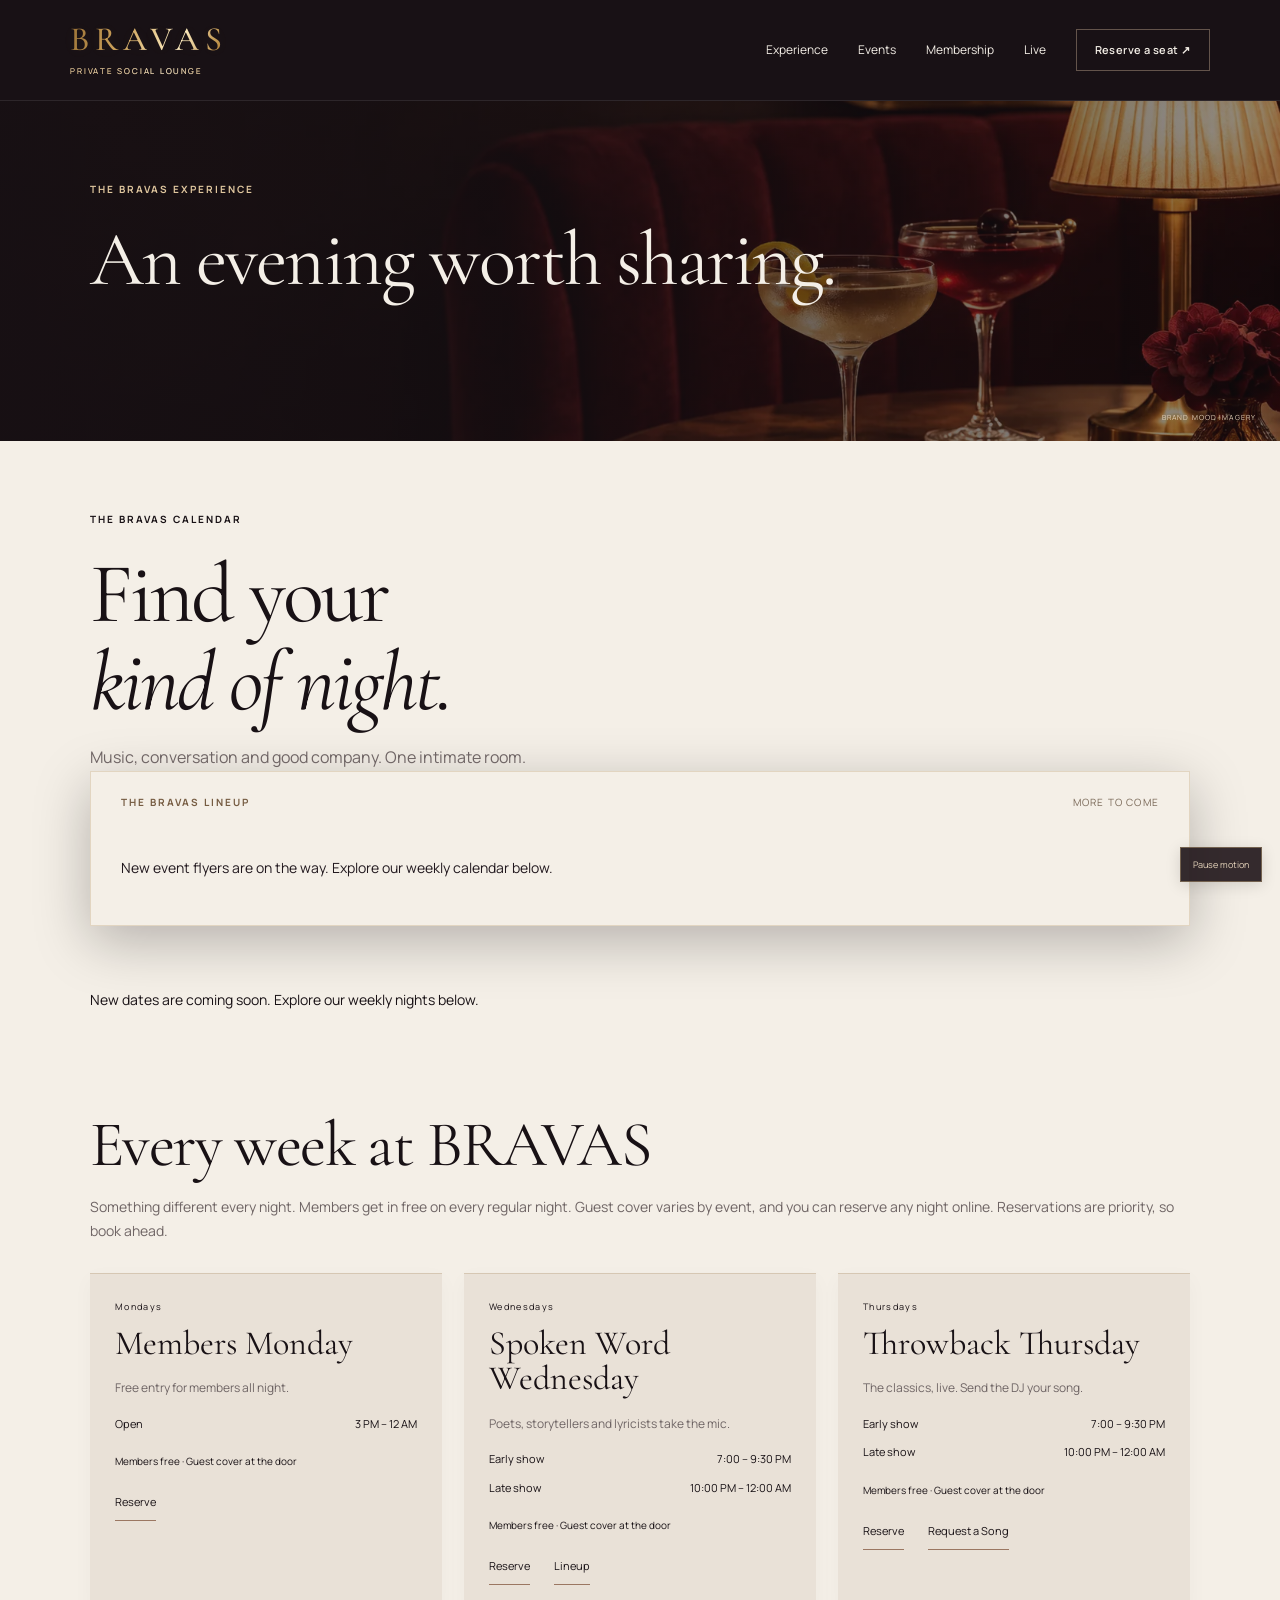
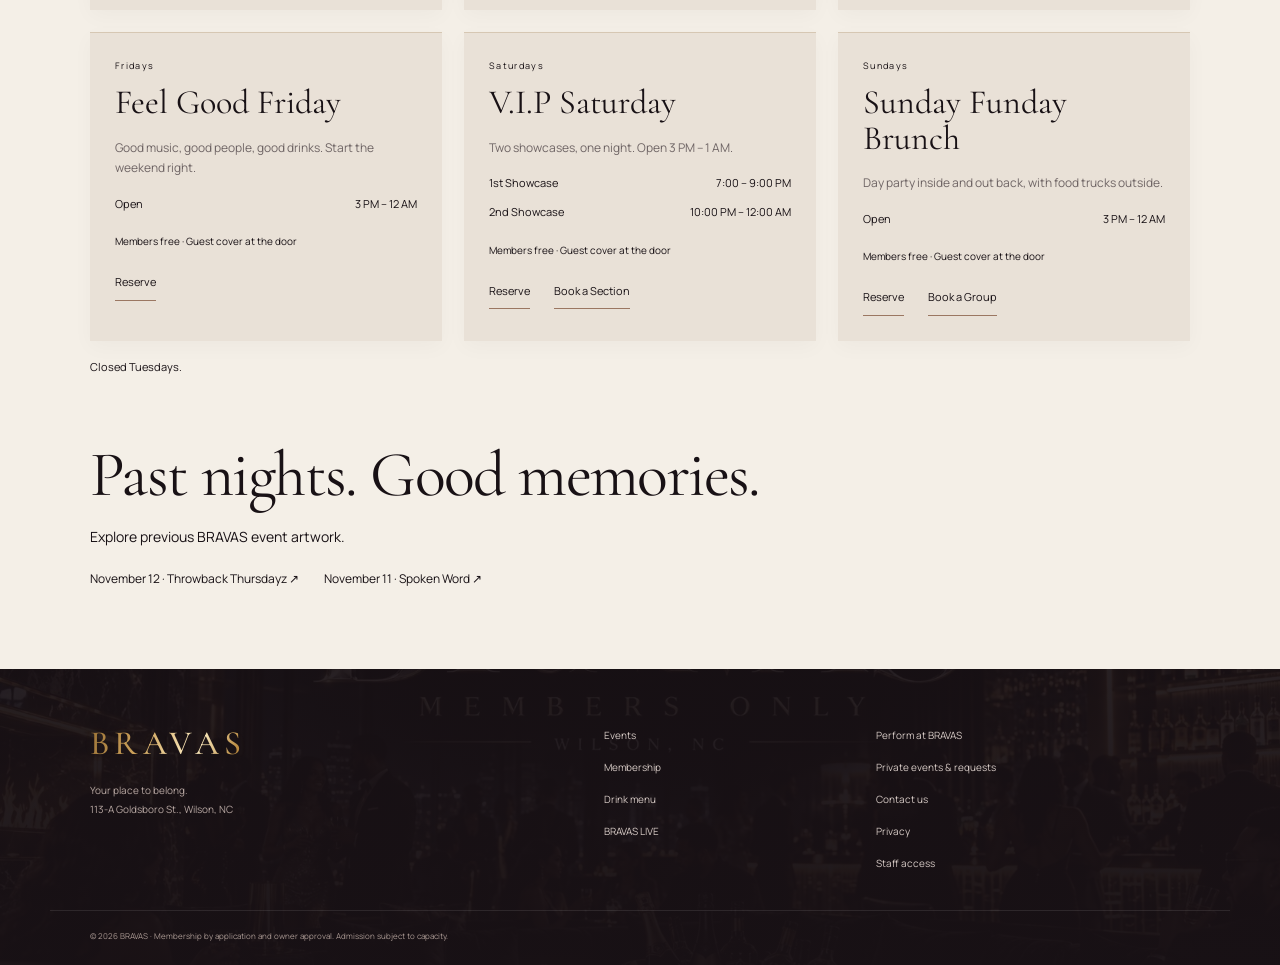
==== events/index.html @ a81f4ae2 "Add files via upload" ====
<!doctype html><html lang="en"><head><meta charset="utf-8"><meta name="viewport" content="width=device-width,initial-scale=1,viewport-fit=cover"><meta name="theme-color" content="#171014"><title>Events | BRAVAS · Wilson, NC</title><meta name="description" content="Explore BRAVAS music, spoken word and social nights in downtown Wilson. Reserve ahead for our intimate 40-seat lounge."><link rel="canonical" href="https://bravasvip.com/events/"><meta property="og:title" content="Events | BRAVAS · Wilson, NC"><meta property="og:description" content="Explore BRAVAS music, spoken word and social nights in downtown Wilson. Reserve ahead for our intimate 40-seat lounge."><meta property="og:type" content="website"><meta property="og:url" content="https://bravasvip.com/events/"><meta name="twitter:card" content="summary_large_image"><link rel="preconnect" href="https://fonts.googleapis.com"><link rel="preconnect" href="https://fonts.gstatic.com" crossorigin><link href="https://fonts.googleapis.com/css2?family=Cormorant+Garamond:ital,wght@0,400;0,500;0,600;1,400;1,500&family=Manrope:wght@400;500;600;700&display=swap" rel="stylesheet"><link rel="stylesheet" href="/assets/editorial.css"><link rel="stylesheet" href="/assets/visual.css"><link rel="stylesheet" href="/assets/flyer-player.css"></head><body><a class="skip-link" href="#main-content">Skip to content</a><header class="mast"><a class="wordmark" href="/">BRAVAS<span>PRIVATE SOCIAL LOUNGE</span></a><button class="menu-button" aria-controls="navigation" aria-expanded="false">Menu</button><nav id="navigation"><a href="/#experience">Experience</a><a href="/events/">Events</a><a href="/membership/">Membership</a><a href="/live/">Live</a><a class="button small" href="https://tally.so/r/RWdAv4">Reserve a seat ↗</a></nav></header><div class="page-mood mood-events"><div class="wrap"><p class="eyebrow">THE BRAVAS EXPERIENCE</p><h2>An evening worth sharing.</h2></div><span class="mood-credit">BRAND MOOD IMAGERY</span></div><main id="main-content" class="wrap detail-page"><p class="eyebrow">THE BRAVAS CALENDAR</p><h1>Find your<br><em>kind of night.</em></h1><p class="deck">Music, conversation and good company. One intimate room.</p><section id="event-player" data-flyer-player aria-label="Upcoming event flyers"><div class="flyer-fallback"><article id="sunday-funday" class="event-feature" data-event-end="2026-11-15T22:00:00-05:00"><a class="flyer" href="/assets/flyers/sunday-funday-2026-11-15.png" target="_blank" rel="noopener"><img src="/assets/flyers/sunday-funday-2026-11-15.png" alt="Sunday Funday Brunch at BRAVAS, Sunday November 15, 2026, 3 PM–10 PM. DJ Juice and Overly Loaded food truck: loaded fries, wings and loaded eggs. 113-A Goldsboro St, Wilson NC 27893." width="1024" height="1280" loading="lazy" decoding="async"></a><div class="feature-copy"><p class="eyebrow">SUNDAY, NOVEMBER 15 · 3 PM–10 PM</p><h3>Sunday Funday<br><em>Brunch.</em></h3><p>Make Sunday a little more loaded. Overly Loaded food truck is on site with loaded fries, wings and loaded eggs. Music by DJ Juice.</p><a class="button" href="https://tally.so/r/RWdAv4?date=2026-11-15">Reserve for Sunday ↗</a><p class="micro">113-A Goldsboro St. · Wilson, NC<br>Event hours: 3 PM–10 PM.</p></div></article></div></section><div class="event-list" data-event-calendar><article class="event-card" data-event-end="2026-11-14T00:00:00-05:00"><div class="date"><span>FRIDAY</span><strong>13</strong><span>NOVEMBER</span></div><div><h3>Feel Good Fridayz</h3><p>DJ Ike · 7 PM–midnight<br>Overly Loaded Food Truck</p><a class="textlink" href="https://tally.so/r/RWdAv4?date=2026-11-13">Reserve your seat ↗</a></div></article><article class="event-card" data-event-end="2026-11-19T00:00:00-05:00"><div class="date"><span>WEDNESDAY</span><strong>18</strong><span>NOVEMBER</span></div><div><h3>Spoken Word + Comedy</h3><p>Spoken word, 7–9 PM · Comedy, 10 PM–midnight.</p><a class="textlink" href="https://tally.so/r/RWdAv4?date=2026-11-18">Reserve your seat ↗</a></div></article></div><section id="nights"><div class="gold-rule"></div><h2>Every week at BRAVAS</h2><p class="section-copy">Something different every night. Members get in free on every regular night. Guest cover varies by event, and you can reserve any night online. Reservations are priority, so book ahead.</p>
<div class="week">
<article class="night"><div class="day">Mondays</div><h3>Members Monday</h3><p class="night-copy">Free entry for members all night.</p><ul class="schedule"><li><span>Open</span><span>3 PM – 12 AM</span></li></ul><div class="price-chip">Members free · Guest cover at the door</div><a class="btn btn-secondary btn-sm" href="https://tally.so/r/RWdAv4">Reserve</a></article>
<article class="night"><div class="day">Wednesdays</div><h3>Spoken Word Wednesday</h3><p class="night-copy">Poets, storytellers and lyricists take the mic.</p><ul class="schedule"><li><span>Early show</span><span>7:00 – 9:30 PM</span></li><li><span>Late show</span><span>10:00 PM – 12:00 AM</span></li></ul><div class="price-chip">Members free · Guest cover at the door</div><div class="cta-row"><a class="btn btn-secondary btn-sm" href="https://tally.so/r/RWdAv4">Reserve</a><a class="btn btn-secondary btn-sm" href="/events/">Lineup</a></div></article>
<article class="night"><div class="day">Thursdays</div><h3>Throwback Thursday</h3><p class="night-copy">The classics, live. Send the DJ your song.</p><ul class="schedule"><li><span>Early show</span><span>7:00 – 9:30 PM</span></li><li><span>Late show</span><span>10:00 PM – 12:00 AM</span></li></ul><div class="price-chip">Members free · Guest cover at the door</div><div class="cta-row"><a class="btn btn-secondary btn-sm" href="https://tally.so/r/RWdAv4">Reserve</a><a class="btn btn-secondary btn-sm" href="https://tally.so/r/bZjxe6?type=Song%20request">Request a Song</a></div></article>
<article class="night"><div class="day">Fridays</div><h3>Feel Good Friday</h3><p class="night-copy">Good music, good people, good drinks. Start the weekend right.</p><ul class="schedule"><li><span>Open</span><span>3 PM – 12 AM</span></li></ul><div class="price-chip">Members free · Guest cover at the door</div><a class="btn btn-secondary btn-sm" href="https://tally.so/r/RWdAv4">Reserve</a></article>
<article class="night featured"><div class="day">Saturdays</div><h3>V.I.P Saturday</h3><p class="night-copy">Two showcases, one night. Open 3 PM – 1 AM.</p><ul class="schedule"><li><span>1st Showcase</span><span>7:00 – 9:00 PM</span></li><li><span>2nd Showcase</span><span>10:00 PM – 12:00 AM</span></li></ul><div class="price-chip">Members free · Guest cover at the door</div><div class="cta-row"><a class="btn btn-primary btn-sm" href="https://tally.so/r/RWdAv4">Reserve</a><a class="btn btn-secondary btn-sm" href="https://tally.so/r/bZjxe6?type=Private%20event%20booking">Book a Section</a></div></article>
<article class="night"><div class="day">Sundays</div><h3>Sunday Funday Brunch</h3><p class="night-copy">Day party inside and out back, with food trucks outside.</p><ul class="schedule"><li><span>Open</span><span>3 PM – 12 AM</span></li></ul><div class="price-chip">Members free · Guest cover at the door</div><div class="cta-row"><a class="btn btn-secondary btn-sm" href="https://tally.so/r/RWdAv4">Reserve</a><a class="btn btn-secondary btn-sm" href="https://tally.so/r/bZjxe6?type=Private%20event%20booking">Book a Group</a></div></article>
</div>
<p class="closed-note">Closed Tuesdays.</p>

</section><section class="detail-block"><h2>Past nights. Good memories.</h2><p>Explore previous BRAVAS event artwork.</p><div class="archive"><a href="/assets/flyers/throwback-2026-11-12.jpg">November 12 · Throwback Thursdayz ↗</a><a href="/assets/flyers/spoken-word-2026-11-11.jpg">November 11 · Spoken Word ↗</a></div></section></main><div class="mobile-actions"><a href="https://tally.so/r/LZQBy1">Apply</a><a href="https://tally.so/r/RWdAv4">Reserve a seat →</a></div><footer class="end"><div class="wrap footer-grid"><div><a class="wordmark" href="/">BRAVAS</a><p>Your place to belong.<br>113-A Goldsboro St., Wilson, NC</p></div><div><a href="/events/">Events</a><a href="/membership/">Membership</a><a href="/menu/">Drink menu</a><a href="/live/">BRAVAS LIVE</a></div><div><a href="https://tally.so/r/WJE5Re">Perform at BRAVAS</a><a href="https://tally.so/r/bZjxe6">Private events & requests</a><a href="mailto:info@bravasvip.com">Contact us</a><a href="/privacy/">Privacy</a><a href="/staff/" rel="nofollow">Staff access</a></div></div><div class="wrap legal">© 2026 BRAVAS · Membership by application and owner approval. Admission subject to capacity.</div></footer><script src="/assets/motion.js" defer></script><script src="/assets/events-feed.js" defer></script></body></html>
---- assets/editorial.css ----
:root{--ink:#181115;--paper:#f4efe7;--cream:#e5ddcf;--wine:#442535;--gold:#c4a57d;--line:#d8cec0;--muted:#6f6565}*{box-sizing:border-box}html{scroll-behavior:smooth;scroll-padding-top:90px}body{margin:0;color:var(--ink);background:var(--paper);font:14px/1.7 Manrope,Arial,sans-serif}a{color:inherit;text-decoration:none}img{display:block;max-width:100%}button{font:inherit}h1,h2,h3,p{margin:0}h1,h2,h3{font-family:'Cormorant Garamond',Georgia,serif;font-weight:400;line-height:1.04}h1{font-size:clamp(64px,7.5vw,112px);letter-spacing:-.035em}h2{font-size:clamp(42px,5vw,68px);letter-spacing:-.025em}h3{font-size:34px}h1 em,h2 em,h3 em{font-weight:400}p{margin-top:17px}a:focus-visible,button:focus-visible,summary:focus-visible{outline:3px solid #a57945;outline-offset:5px}.wrap{max-width:1180px;padding:0 40px;margin:auto}.eyebrow{font-size:10px;font-weight:700;letter-spacing:.2em;line-height:1.6;margin:0 0 23px}.mast{height:101px;display:flex;justify-content:space-between;align-items:center;padding:0 5.5%;color:var(--paper);background:var(--ink);border-bottom:1px solid #ffffff17}.wordmark{font:500 34px/1 'Cormorant Garamond',Georgia,serif;letter-spacing:.16em}.wordmark span{display:block;font:8px/1.5 Manrope,sans-serif;letter-spacing:.22em;margin-top:8px}.mast nav{display:flex;gap:30px;align-items:center;font-size:12px}.button{display:inline-flex;align-items:center;justify-content:center;gap:30px;background:var(--wine);color:var(--paper);padding:17px 24px;min-height:51px;font-size:11px;font-weight:600;letter-spacing:.04em;border:1px solid var(--wine);transition:background .2s}.button:hover{background:#62354b}.button.small{background:transparent;border-color:#b9a18a77;min-height:42px;padding:10px 18px}.actions{display:flex;align-items:center;gap:29px;margin-top:30px;flex-wrap:wrap}.textlink{display:inline-block;border-bottom:1px solid #8d6a5e88;padding:6px 0;font-size:11px;font-weight:700;letter-spacing:.03em}.light-link{font-size:11px;border-bottom:1px solid #f4efe766;padding:8px 0}.light-link span{margin-left:20px}.menu-button{display:none}.hero-editorial{position:relative;background:#181115;color:var(--paper);min-height:710px;overflow:hidden}.hero-image{position:absolute;inset:0 0 0 34%;background:url('/assets/brand-room.jpg') center/cover no-repeat}.hero-shade{position:absolute;inset:0;background:linear-gradient(90deg,#181115 0%,#181115ed 30%,#18111588 55%,#18111522 100%)}.hero-content{position:relative;padding-top:72px;padding-bottom:35px}.hero-content .eyebrow{color:#ddc7b2}.hero-content h1{max-width:650px}.hero-content h1 em{color:#ddc7b2}.hero-sub{font-size:14px;line-height:1.7;color:#e2d7d0;margin-top:25px}.hero-content .button{background:#e9ddcd;color:#21161b;border-color:#e9ddcd}.hero-content .button:hover{background:#fff}.hero-foot{margin-top:52px;border-top:1px solid #ffffff22;padding-top:20px;display:flex;gap:45px;font-size:8px;letter-spacing:.2em;color:#d7c1b1}.intro{padding-top:100px;padding-bottom:100px}.intro-grid{display:grid;grid-template-columns:1.1fr 1fr;gap:95px;align-items:start}.intro-grid>div p{margin-top:0;max-width:44ch;color:var(--muted)}.intro-grid .textlink{margin-top:20px}.experience-grid{display:grid;grid-template-columns:1.5fr 1fr;gap:0;margin-top:50px}.atmosphere{min-height:420px;background:linear-gradient(0deg,#15101599,transparent 50%),url('/assets/brand-detail.jpg') center/cover,#251b21;position:relative}.image-caption{position:absolute;bottom:24px;left:28px;color:white;font-size:9px;letter-spacing:.2em}.experience-note{background:#e9e1d7;padding:40px 48px;display:flex;flex-direction:column;justify-content:center}.outline-number{font:italic 82px/.95 'Cormorant Garamond',Georgia,serif;color:#9e7764;margin-bottom:15px}.experience-note p{font-size:12px;color:var(--muted);max-width:31ch}.experience-note .textlink{align-self:start;margin-top:20px}.events-section{padding:85px 0;background:#e9e2d8}.section-head{display:flex;align-items:end;justify-content:space-between;gap:25px;margin-bottom:40px}.section-head .eyebrow{margin-bottom:10px}.event-feature{display:grid;grid-template-columns:340px 1fr;background:var(--paper);gap:65px;padding:30px;margin-bottom:25px}.flyer{align-self:center}.flyer img{width:100%;height:auto;object-fit:contain}.feature-copy{align-self:center;padding:15px 20px 15px 0}.feature-copy h3{font-size:64px}.feature-copy .eyebrow{color:#795f60;margin-bottom:20px}.feature-copy p{color:var(--muted);font-size:13px}.feature-copy .button{margin-top:25px}.micro{font-size:10px!important;color:var(--muted);line-height:1.7}.event-list{display:grid;grid-template-columns:repeat(2,1fr);gap:30px}.event-card{display:grid;grid-template-columns:83px 1fr;gap:25px;padding:28px 0;border-top:1px solid #bfb1a1}.date{border-right:1px solid #bfb1a1;display:flex;flex-direction:column;justify-content:start}.date span{font-size:8px;letter-spacing:.1em}.date strong{font:52px/1.25 'Cormorant Garamond',Georgia,serif}.event-card h3{font-size:29px}.event-card p{font-size:11px;color:var(--muted);margin-top:9px}.event-card .textlink{margin-top:12px}.membership-section{padding-top:100px;padding-bottom:100px;display:grid;grid-template-columns:1fr 1fr;gap:100px;align-items:center}.member-story p:not(.eyebrow){max-width:36ch;color:var(--muted)}.member-story .textlink{margin-top:24px}.member-card{padding:37px 40px;background:var(--ink);color:var(--paper);border-top:3px solid #a98660}.member-top>span{font-size:9px;letter-spacing:.17em}.member-top>div{display:flex;align-items:baseline;gap:12px;margin:8px 0 18px}.member-top strong{font:76px/1.1 'Cormorant Garamond',Georgia,serif}.member-top div span{font-size:11px;color:#c9b6ad}.member-card ul{list-style:none;padding:0;margin:10px 0 25px}.member-card li{border-bottom:1px solid #ffffff16;padding:10px 0;font-size:12px}.member-card li:before{content:'✧';color:#cfb08d;margin-right:15px}.member-card .button{width:100%;background:#dfcbb2;color:#24191e;border-color:#dfcbb2}.member-card .micro{color:#c8bcb6;margin:20px 0 12px}.quiet-link{font-size:10px;text-decoration:underline;text-underline-offset:4px}.live-strip{background:#34202b;color:var(--paper);padding:70px 0}.live-grid{display:grid;grid-template-columns:1fr 1fr;gap:85px;align-items:center}.live-art{height:300px;border:1px solid #b79a7955;display:flex;flex-direction:column;align-items:center;justify-content:center;background:radial-gradient(ellipse,#68405244,transparent 70%)}.live-art>span{font:40px 'Cormorant Garamond',Georgia,serif;letter-spacing:.2em}.live-art>em{font:italic 44px 'Cormorant Garamond',Georgia,serif;color:#dbbf9e}.sound-lines{color:#c0a180;letter-spacing:8px;font-size:20px;opacity:.6;margin-top:25px}.live-grid h2{font-size:52px}.live-grid .eyebrow{color:#dfcbb2}.live-grid p:not(.eyebrow){font-size:12px;color:#d1c1c6}.live-grid .textlink{margin-top:20px;border-color:#c0a180}.visit{padding-top:90px;padding-bottom:90px;display:grid;grid-template-columns:1fr 1fr;gap:90px}.visit address{font-style:normal;margin:25px 0 10px;font-size:13px}.hours{color:var(--muted);font-size:11px;line-height:1.9}.visit-faq{align-self:center}details{border-bottom:1px solid var(--line);padding:18px 0}summary{cursor:pointer;font-size:12px;font-weight:600;list-style:none;display:flex;justify-content:space-between;gap:18px}summary:after{content:'+';font-size:18px;font-weight:400}details[open] summary:after{content:'−'}details p{font-size:12px;color:var(--muted);max-width:60ch}.end{background:#181115;color:#d5c9c4;padding:55px 0 22px}.footer-grid{display:grid;grid-template-columns:2fr 1fr 1.3fr;gap:30px}.footer-grid p{font-size:10px;line-height:1.9;color:#b7a7a2}.footer-grid>div:not(:first-child){display:flex;flex-direction:column;gap:9px;font-size:10px}.legal{border-top:1px solid #ffffff18;margin-top:35px;padding-top:18px;font-size:8px;color:#aa9993}.mobile-actions{display:none}[hidden]{display:none!important}.detail-page{padding-top:70px;padding-bottom:80px}.detail-page h1{font-size:85px}.deck{font-size:16px;color:var(--muted);max-width:55ch}.detail-benefits{display:grid;grid-template-columns:repeat(3,1fr);gap:30px;margin-top:55px}.detail-benefits article{padding:30px;background:#e9e1d7}.detail-benefits p{font-size:12px}.detail-block,#faq,#nights{padding:65px 0 0}.detail-page .event-list{margin-top:45px}.journey{display:grid;grid-template-columns:repeat(4,1fr);gap:30px;padding:30px 0 0 20px}.journey p{font-size:12px}.week{display:grid;grid-template-columns:repeat(3,1fr);gap:22px;margin-top:30px}.night{padding:25px;background:#e9e1d7}.day{font-size:9px;letter-spacing:.15em;margin-bottom:12px}.night-copy{font-size:12px;color:var(--muted)}.schedule{list-style:none;padding:0;font-size:11px}.schedule li{display:flex;justify-content:space-between;gap:10px;padding:5px 0}.price-chip{font-size:10px;margin:15px 0}.btn{display:inline-block;font-size:11px;border-bottom:1px solid #9b7762;padding:8px 0;margin-right:12px}.cta-row{display:flex;gap:12px;flex-wrap:wrap}.section-copy{color:var(--muted);margin-bottom:25px}.closed-note{font-size:11px}.archive{display:flex;gap:25px;flex-wrap:wrap;font-size:12px;margin-top:20px}.detail-page #faq h2{margin-bottom:25px}.fine{font-size:11px}
@media(min-width:1600px){.hero-image{background-position:center 40%}}@media(max-width:1000px){.mast{padding:0 30px}.mast nav{gap:18px}.intro-grid,.membership-section,.visit{gap:45px}.event-feature{gap:35px;grid-template-columns:300px 1fr}.live-grid{gap:40px}.experience-note{padding:30px}.week{grid-template-columns:repeat(2,1fr)}}@media(max-width:760px){.wrap{padding-left:23px;padding-right:23px}.mast{height:83px;padding:0 23px;position:relative;z-index:5}.wordmark{font-size:29px}.menu-button{display:block;color:#f4efe7;border:1px solid #ffffff44;padding:8px 13px;background:transparent;font-size:11px}.mast nav{display:none;position:absolute;left:0;right:0;top:83px;background:#21171d;padding:24px;flex-direction:column;align-items:stretch;border-bottom:1px solid #c4a57d55}.mast nav.open{display:flex}.mast nav a{padding:8px 0}.hero-editorial{min-height:710px}.hero-content{padding-top:62px;padding-bottom:35px}.hero-image{inset:0;background-position:65% center;opacity:.65}.hero-shade{background:linear-gradient(90deg,#181115ed,#18111566),linear-gradient(0deg,#181115,transparent 70%)}h1{font-size:76px}.hero-content .eyebrow{max-width:28ch;font-size:9px}.hero-sub{font-size:13px}.hero-content .actions{gap:23px}.hero-foot{gap:23px;font-size:7px;margin-top:45px;justify-content:space-between}.intro{padding-top:65px;padding-bottom:65px}.intro-grid{grid-template-columns:1fr;gap:23px}.intro-grid>div p{font-size:13px;max-width:45ch}.experience-grid{grid-template-columns:1fr;margin-top:35px}.atmosphere{min-height:300px}.experience-note{padding:30px}.experience-note h3 br{display:none}.outline-number{font-size:68px}.experience-note p{max-width:40ch}.events-section{padding:60px 0}.section-head{align-items:start}.section-head h2{font-size:43px}.section-head .textlink{font-size:10px;white-space:nowrap;margin-top:30px}.event-feature{grid-template-columns:1fr;padding:20px;gap:20px}.flyer{max-width:330px;margin:auto}.feature-copy{padding:10px 4px 12px}.feature-copy h3{font-size:58px}.feature-copy .eyebrow{font-size:8px}.event-list{grid-template-columns:1fr;gap:0}.event-card{padding:23px 0;grid-template-columns:75px 1fr;gap:20px}.membership-section{grid-template-columns:1fr;gap:35px;padding-top:65px;padding-bottom:65px}.member-card{padding:30px}.live-strip{padding:55px 0}.live-grid{grid-template-columns:1fr;gap:35px}.live-art{height:220px}.live-grid h2{font-size:46px}.visit{grid-template-columns:1fr;gap:35px;padding-top:65px;padding-bottom:65px}.footer-grid{grid-template-columns:1fr 1fr;gap:35px}.footer-grid>div:first-child{grid-column:1/-1}.end{padding-bottom:80px}.mobile-actions{display:flex;position:fixed;bottom:0;left:0;right:0;background:#181115f5;color:var(--paper);z-index:10;padding:10px 16px;padding-bottom:max(10px,env(safe-area-inset-bottom));gap:10px;border-top:1px solid #c4a57d55}.mobile-actions a{flex:1;text-align:center;padding:10px;font-size:11px;border:1px solid #c4a57d55}.mobile-actions a:last-child{background:#dfcbb2;color:#21161b}.detail-page h1{font-size:66px}.detail-page{padding-top:50px}.detail-benefits,.journey,.week{grid-template-columns:1fr}.detail-benefits{gap:15px}.journey{gap:20px}.detail-block h2{font-size:40px}}@media(max-width:360px){h1{font-size:65px}.hero-content .actions{gap:16px}.button{padding:15px 17px}.hero-foot{letter-spacing:.12em}}@media(prefers-reduced-motion:reduce){html{scroll-behavior:auto}*{transition:none!important}}
---- assets/visual.css ----
/* Shared atmosphere and restrained motion across the public experience. */
.wordmark{position:relative;display:inline-block;color:#dec398;background:linear-gradient(110deg,#9a7135 0%,#d0a55d 15%,#fff0c6 29%,#b98a40 40%,#e9c675 52%,#fff9e3 57%,#bb8d43 64%,#e9cd8d 82%,#9c7337 100%);background-size:240% auto;-webkit-background-clip:text;background-clip:text;-webkit-text-fill-color:transparent;text-shadow:0 1px 14px #e7c98712;animation:gold-sweep 9s ease-in-out infinite}.wordmark span{-webkit-text-fill-color:#d4c1a5;color:#d4c1a5;text-shadow:none}.wordmark:after{content:'✦';position:absolute;right:1px;top:1px;font:12px Georgia,serif;-webkit-text-fill-color:#fff5d7;color:#fff5d7;filter:drop-shadow(0 0 5px #f7d47b);opacity:0;animation:gold-glint 9s ease-in-out infinite}.wordmark:hover{animation-duration:4s}@keyframes gold-sweep{0%,35%{background-position:100% center}65%,100%{background-position:0% center}}@keyframes gold-glint{0%,42%,58%,100%{opacity:0;transform:scale(.4) rotate(0deg)}48%,52%{opacity:.95;transform:scale(1) rotate(45deg)}}
.hero-editorial{min-height:760px}.hero-image{background:none!important;inset:0 0 0 30%;overflow:hidden}.hero-image img{width:100%;height:100%;object-fit:cover;object-position:60% center;opacity:0;transition:opacity .7s ease;animation:room-drift 24s ease-in-out infinite alternate;position:absolute;inset:0}.hero-image img.ready{opacity:1}.hero-shade{background:linear-gradient(90deg,#181115 0%,#181115e6 25%,#18111577 49%,#18111512 78%),linear-gradient(0deg,#18111566,transparent 45%)}.hero-content{padding-top:80px;padding-bottom:35px}.hero-content h1 em{background:linear-gradient(115deg,#bda077,#fff0c9,#d1ae79);-webkit-background-clip:text;background-clip:text;color:transparent}.hero-content .button{box-shadow:0 7px 30px #e3c38c17}.button{transition:background .25s,transform .25s,box-shadow .25s}.button:hover{transform:translateY(-3px);box-shadow:0 10px 24px #1a101c25}.textlink{transition:color .2s,letter-spacing .2s}.textlink:hover{color:#966b37;letter-spacing:.07em}@keyframes room-drift{from{transform:scale(1.01)}to{transform:scale(1.055)}}
.atmosphere{position:relative;overflow:hidden;background:#30212a;min-height:460px}.atmosphere img{width:100%;height:100%;object-fit:cover;position:absolute;inset:0;transition:transform 1.2s}.atmosphere:hover img{transform:scale(1.035)}.atmosphere:after{content:'';position:absolute;inset:0;background:linear-gradient(0deg,#160e18c9,transparent 45%);pointer-events:none}.image-caption{z-index:1;font-size:8px}.experience-note{background:linear-gradient(#f4efe7e8,#e9e1d7ef),url('/assets/cocktail-mood.webp') center/cover}.experience-grid{box-shadow:0 15px 55px #2b102b12}.intro{background-image:radial-gradient(ellipse at top right,#ceaf7a18,transparent 55%)}
.events-section{position:relative;background:linear-gradient(#24151eed,#24151ee8),url('/assets/cocktail-mood.webp') center/cover fixed;color:#f4efe7}.events-section .section-head .textlink{border-color:#bda077}.event-feature{background:linear-gradient(110deg,#f4efe7ff,#f4efe7eb),url('/assets/cocktail-mood.webp') right center/cover;color:#181115;box-shadow:0 15px 55px #08050844}.event-feature img{box-shadow:0 8px 28px #18111524}.events-section .event-card{border-color:#bda07766}.events-section .event-card p{color:#d0bfc3}.events-section .date{border-color:#bda07766}.events-section .date span{color:#dac39f}.event-card{transition:transform .3s}.event-card:hover{transform:translateY(-4px)}
.membership-section{position:relative}.member-card{background:linear-gradient(120deg,#181115f5,#181115d9),url('/assets/social-mood-young.webp') center/cover;box-shadow:0 18px 45px #24131d22}.live-strip{background:linear-gradient(90deg,#21131ded,#21131dcc),url('/assets/cocktail-mood.webp') center/cover fixed}.live-art{background:linear-gradient(#18111566,#18111577),url('/assets/cocktail-mood.webp') center/cover;border-color:#c9aa7d77;box-shadow:0 20px 50px #0003}.sound-lines{animation:sound-breathe 5s ease-in-out infinite;transform-origin:center;letter-spacing:8px}@keyframes sound-breathe{0%,100%{opacity:.4;transform:scaleY(.7)}50%{opacity:.8;transform:scaleY(1)}}
.visit{background:linear-gradient(90deg,#f4efe7fc,#f4efe7ed),url('/assets/brand-detail.webp') center/cover}.page-mood{position:relative;min-height:340px;padding:80px 0 60px;color:#f4efe7;background:linear-gradient(90deg,#181115e8,#18111566),url('/assets/social-mood-young.webp') center 42%/cover}.page-mood h1,.page-mood h2{max-width:750px;font-size:clamp(54px,6vw,85px);color:#f4efe7}.page-mood p:not(.eyebrow){max-width:42ch;font-size:13px;color:#e7d9d2}.page-mood .eyebrow{color:#dfc69e}.mood-menu,.mood-live,.mood-events{background-image:linear-gradient(90deg,#181115e8,#18111577),url('/assets/cocktail-mood.webp')}.mood-privacy{min-height:240px;padding:55px 0;background-image:linear-gradient(90deg,#181115ed,#181115aa),url('/assets/brand-detail.webp')}.mood-credit{position:absolute;bottom:17px;right:24px;font-size:7px;letter-spacing:.16em;color:#e4d1b9}.detail-benefits article,.night{box-shadow:0 6px 20px #1e0e1b08;border-top:1px solid #b8a17e66}.detail-page>.event-list{margin-bottom:35px}.utility-page section{padding:35px 0;border-bottom:1px solid #d8cec0}.utility-page h2{font-size:44px;margin-bottom:15px}.utility-page h3{margin:25px 0 12px}.utility-page p,.utility-page li{color:#6f6565}.utility-page a:not(.button):not(.btn){text-decoration:underline;text-underline-offset:4px}.menu-list{list-style:none;padding:0;display:grid;grid-template-columns:1fr 1fr;gap:0 55px}.menu-list li{padding:20px 0;border-bottom:1px solid #d8cec0}.menu-list .row{display:flex;justify-content:space-between;gap:20px;color:#23191e}.menu-list .name{font:27px 'Cormorant Garamond',Georgia,serif}.menu-list .cost{font-size:13px}.menu-list .note{font-size:12px;color:#795f60;margin:8px 0}.menu-list .what{font-size:11px;color:#6f6565}.menu-note{padding:20px;background:#e9e1d7;margin-bottom:15px}.muted{color:#6f6565}.utility-page .player-shell{aspect-ratio:16/9;background:linear-gradient(#181115b8,#181115c9),url('/assets/cocktail-mood.webp') center/cover;color:#f4efe7;display:grid;place-items:center;text-align:center;padding:30px;position:relative}.utility-page .player-shell h2,.utility-page .player-shell p{color:#f4efe7}.player-shell iframe{position:absolute;inset:0;width:100%;height:100%;border:0}.status-pill{border:1px solid #bda077;padding:5px 12px;font-size:10px;letter-spacing:.15em}.utility-page .btn{background:#442535;color:#f4efe7;border:0;padding:13px 19px;text-decoration:none!important}.live-page .cta-row{margin-top:20px}.end{background:linear-gradient(#181115ee,#181115f9),url('/assets/brand-room.webp') center/cover}
.motion-enabled [data-reveal]{opacity:0;transform:translateY(18px);transition:opacity .7s ease,transform .7s ease}.motion-enabled [data-reveal].in-view{opacity:1;transform:none}.motion-toggle{position:fixed;bottom:18px;right:18px;z-index:15;background:#21161be8;color:#e7d5bc;border:1px solid #bda07777;font-size:9px;padding:9px 12px;cursor:pointer;box-shadow:0 3px 15px #0002}.motion-paused *{animation-play-state:paused!important}.motion-paused [data-reveal]{opacity:1!important;transform:none!important;transition:none!important}
@media(max-width:760px){.hero-editorial{min-height:720px}.hero-image{inset:0 0 0 0}.hero-image img{object-position:64% center}.hero-shade{background:linear-gradient(90deg,#181115f2,#18111577 70%),linear-gradient(0deg,#181115f5,transparent 65%)}.hero-content{padding-top:60px}.hero-foot{font-size:6px;gap:14px}.atmosphere{min-height:310px}.events-section,.live-strip{background-attachment:scroll}.page-mood{min-height:280px;padding:65px 0 50px}.page-mood h1,.page-mood h2{font-size:54px}.menu-list{grid-template-columns:1fr}.motion-toggle{bottom:78px;right:12px;padding:7px 10px}.utility-page .player-shell{aspect-ratio:4/3}.mood-credit{font-size:6px}.live-grid h2{font-size:43px}}@media(prefers-reduced-motion:reduce){*{animation:none!important;transition:none!important;scroll-behavior:auto!important}.motion-enabled [data-reveal]{opacity:1;transform:none}.motion-toggle{display:none}}
.menu-page .member-band{display:flex;justify-content:space-between;align-items:center;gap:25px;background:#e9e1d7;padding:24px 28px;margin-bottom:45px}.menu-page .mb-big{display:block;font:29px 'Cormorant Garamond',Georgia,serif}.menu-page .mb-small{display:block;font-size:10px;margin-top:6px;color:#795f60}.menu-page .ark{padding:30px;background:linear-gradient(110deg,#24151ef2,#24151ed9),url('/assets/cocktail-mood.webp') center/cover;color:#f4efe7;margin:25px 0 50px}.menu-page .ark-head{display:flex;justify-content:space-between;align-items:start;gap:20px}.menu-page .ark h3{margin:0;font-size:40px}.menu-page .ark p{color:#ddcbbf;font-size:12px}.menu-page .ark-tag{font-size:10px;border:1px solid #bda07788;padding:5px 10px}.menu-page .ark-options{display:grid;grid-template-columns:1fr 1fr;gap:30px;margin-top:25px}.menu-page .ark-opt{border-top:1px solid #bda07766;padding-top:16px}.menu-page .ark-price{font:42px 'Cormorant Garamond',Georgia,serif}.menu-page .gold-rule{width:40px;height:1px;background:#aa8659;margin:35px 0 20px}.privacy-page h2{font-size:32px;margin-top:25px}.privacy-page p{max-width:80ch}.privacy-page ul{padding-left:20px}@media(max-width:760px){.menu-page .member-band{flex-direction:column;align-items:start;padding:22px}.menu-page .ark{padding:24px}.menu-page .ark-options{grid-template-columns:1fr;gap:20px}}
.owner-welcome{display:grid;grid-template-columns:180px 1fr;gap:65px;padding-top:70px;padding-bottom:80px;align-items:center;border-top:1px solid #d8cec0}.owner-seal{height:180px;border:1px solid #bda07788;display:flex;flex-direction:column;align-items:center;justify-content:center;background:radial-gradient(ellipse,#e8d9c1,#f4efe7)}.owner-seal>span{font:74px 'Cormorant Garamond',Georgia,serif;color:#8c6739}.owner-seal small{font-size:8px;letter-spacing:.2em;color:#795f60}.owner-welcome h2{font-size:49px}.owner-welcome>div>p:not(.eyebrow){max-width:65ch;font-size:13px;color:#6f6565}.owner-signature{font:italic 30px 'Cormorant Garamond',Georgia,serif;margin-top:25px}.owner-signature span{display:block;font:9px Manrope,Arial,sans-serif;margin-top:8px;letter-spacing:.08em;color:#795f60}.first-visit{padding:75px 0;background:#e9e1d7}.first-visit h2{font-size:52px}.first-steps{list-style:none;padding:0;margin:40px 0 20px;display:grid;grid-template-columns:repeat(3,1fr);gap:40px}.first-steps li{border-top:1px solid #bda07788;padding-top:25px}.first-steps li>span{font:italic 33px 'Cormorant Garamond',Georgia,serif;color:#a58053}.first-steps h3{font-size:30px;margin-top:15px}.first-steps p{font-size:12px;color:#6f6565}.first-steps .textlink{margin-top:15px}.first-fine{font-size:10px;color:#795f60;max-width:90ch}.skip-link{position:absolute;top:0;left:20px;transform:translateY(-130%);z-index:50;background:#f4efe7;color:#181115;padding:12px 20px}.skip-link:focus{transform:none}html{scroll-padding-top:24px}.button,.menu-button,summary,.mobile-actions a{touch-action:manipulation}img{height:auto}.hero-image img,.atmosphere img{height:100%}.footer-grid a{padding:3px 0}
@media(max-width:760px){body{padding-bottom:75px;overflow-wrap:break-word}.wrap{padding-left:22px;padding-right:22px}.mast{padding-left:22px;padding-right:22px}.mast nav{max-height:calc(100dvh - 85px);overflow-y:auto}.mast nav a{min-height:44px;display:flex;align-items:center}.mast nav .button{justify-content:center}.menu-button{min-width:60px;min-height:44px}.button{min-height:48px;font-size:12px}.light-link,.textlink{font-size:12px;min-height:40px;display:inline-flex;align-items:center}.hero-editorial{min-height:700px}.hero-content{padding-top:45px}.hero-content h1{font-size:clamp(58px,17vw,76px);line-height:1.02}.hero-sub{font-size:15px}.hero-content .actions{display:grid;grid-template-columns:1fr;gap:10px;max-width:320px}.hero-content .light-link{justify-content:center}.hero-foot{font-size:7px;flex-wrap:wrap;line-height:1.8;margin-top:28px}.intro-grid>div p,.experience-note p,.feature-copy p,.member-story p,.live-grid p:not(.eyebrow),.visit address,.hours,.first-steps p,.owner-welcome>div>p:not(.eyebrow),details p,.utility-page p,.menu-list .note{font-size:14px;line-height:1.8}.event-card p,.schedule,.price-chip,.menu-list .what{font-size:12px;line-height:1.7}.owner-welcome{grid-template-columns:1fr;gap:25px;padding-top:45px;padding-bottom:55px}.owner-seal{width:100px;height:100px}.owner-seal>span{font-size:45px}.owner-seal small{font-size:7px}.owner-welcome h2{font-size:43px}.owner-signature{font-size:30px}.first-visit{padding:55px 0}.first-visit .section-head{display:block}.first-visit .section-head>.button{margin-top:25px}.first-visit h2{font-size:43px}.first-steps{grid-template-columns:1fr;gap:25px;margin-top:25px}.first-steps li{padding-top:20px}.first-fine{font-size:12px;line-height:1.8}.member-card .micro,.micro,.quiet-link{font-size:12px!important}.quiet-link{display:inline-block;padding:8px 0}.member-card li{font-size:14px}.event-feature{padding:18px}.feature-copy h3{font-size:clamp(38px,11vw,56px);overflow-wrap:normal}.feature-copy .eyebrow{font-size:10px}.date span{font-size:9px}.event-card h3{font-size:29px}.section-head{flex-wrap:wrap}.section-head .textlink{margin-top:0}.live-art{height:220px}.utility-page .player-shell h2{font-size:34px}.utility-page .player-shell{padding:22px}.footer-grid>div:not(:first-child){font-size:12px;gap:4px}.footer-grid a{min-height:38px;display:flex;align-items:center}.footer-grid p,.legal{font-size:11px}.mobile-actions{min-height:65px;padding-left:12px;padding-right:12px;backdrop-filter:blur(12px)}.mobile-actions a{min-height:44px;font-size:13px;display:flex;align-items:center;justify-content:center}.motion-toggle{bottom:calc(83px + env(safe-area-inset-bottom));min-height:36px;font-size:10px}.end{padding-bottom:24px}.detail-page h1{font-size:clamp(50px,15vw,66px)}.utility-page{padding-top:35px}.menu-page .ark-head{flex-wrap:wrap}.menu-page .ark-options{gap:18px}summary{font-size:14px;min-height:44px;align-items:center}.visit-faq .actions{gap:18px}.first-steps li,.detail-benefits article,.night{min-width:0}}@media(max-width:380px){.hero-content h1{font-size:61px}.hero-content .eyebrow{font-size:8px}.event-card{grid-template-columns:66px minmax(0,1fr);gap:15px}.date strong{font-size:46px}.date span{font-size:8px}.member-card{padding:24px}.footer-grid{gap:20px}.page-mood h1,.page-mood h2{font-size:47px}.experience-note{padding:25px}.sound-lines{letter-spacing:5px}}

@media(max-width:760px){.atmosphere{min-height:0;aspect-ratio:1672/941}.atmosphere img{object-fit:contain}.image-caption{font-size:6px;left:15px;bottom:13px}}

.owner-welcome{grid-template-columns:280px minmax(0,1fr);gap:60px}.owner-portrait{margin:0;background:#191116;border:1px solid #bda07788;box-shadow:0 12px 35px #24151e18}.owner-portrait img{display:block;width:100%;height:auto;aspect-ratio:4/5;object-fit:contain}.owner-portrait figcaption{font-size:8px;letter-spacing:.13em;color:#d9c3a3;padding:13px 15px;text-align:center}@media(max-width:760px){.owner-welcome{grid-template-columns:1fr;gap:30px}.owner-portrait{width:min(100%,300px);margin:0 auto}.owner-portrait figcaption{font-size:9px}.owner-welcome h2{font-size:43px}}
---- assets/flyer-player.css ----
/* Scoped event player; all existing site styles remain intact. */
.flyer-player-shell{background:#f4efe7;color:#21181e;box-shadow:0 15px 55px #08050844;margin-bottom:30px;border:1px solid #bda07755}
.flyer-player-top{display:flex;justify-content:space-between;align-items:center;gap:16px;padding:22px 30px 0}.flyer-player-top .eyebrow{margin:0;color:#765c42;font-size:10px}.player-status{font-size:10px;letter-spacing:.12em;color:#796857;white-space:nowrap}
.flyer-stage{min-width:0}.flyer-stage .event-feature{margin:0;box-shadow:none;background:transparent;gap:48px;grid-template-columns:minmax(230px,340px) minmax(0,1fr);padding:24px 30px}.flyer-slide{animation:flyer-fade .45s ease both}.flyer-stage .flyer{width:100%;align-self:center}.flyer-stage .flyer img{display:block;width:100%;height:auto;aspect-ratio:4/5;object-fit:contain;background:#171014;box-shadow:0 8px 28px #18111524}.flyer-stage .feature-copy h3{font-size:clamp(34px,4.4vw,58px);line-height:1.02;margin:16px 0 20px;overflow-wrap:anywhere}.flyer-stage .feature-copy{min-width:0;padding:8px 8px 8px 0}.flyer-stage .feature-copy>p:not(.eyebrow):not(.micro){font-size:14px;line-height:1.8;color:#665b60}.flyer-stage .feature-copy .eyebrow{color:#765c42;line-height:1.8;font-size:10px}.flyer-stage .micro{margin:16px 0 0;font-size:10px;line-height:1.6;color:#73686c}.flyer-facts{display:grid;grid-template-columns:60px 1fr;gap:7px 12px;margin:20px 0 24px;font-size:12px;line-height:1.5}.flyer-facts dt{font-weight:700;color:#705a43}.flyer-facts dd{margin:0;color:#51454c}
.flyer-controls{display:flex;align-items:center;gap:10px;flex-wrap:wrap;padding:18px 30px;border-top:1px solid #bda07755}.flyer-controls button{font:inherit;color:#3f2736;border:1px solid #ad978b;background:transparent;cursor:pointer;min-height:44px}.flyer-controls .player-arrow{width:44px;font-size:21px}.flyer-controls .player-toggle{padding:0 18px;min-width:106px;font-size:11px;font-weight:700;letter-spacing:.05em}.flyer-controls button:hover{background:#e8ded1}.flyer-controls button:focus-visible,.flyer-stage a:focus-visible{outline:3px solid #80532b;outline-offset:4px}.flyer-dots{display:flex;gap:7px;margin-left:auto;flex-wrap:wrap}.flyer-controls .flyer-dot{width:44px;min-width:44px;border:0;position:relative}.flyer-dot::after{content:'';display:block;width:8px;height:8px;border-radius:50%;background:#b8a797;margin:auto}.flyer-dot[aria-pressed=true]::after{background:#482b3d;width:22px;border-radius:6px}.flyer-empty{padding:45px 30px;margin:0}.player-sr{position:absolute;width:1px;height:1px;overflow:hidden;clip-path:inset(50%);white-space:nowrap}.calendar-flyer-link{margin-left:18px}.calendar-event .calendar-time{font-weight:700;font-size:11px;margin:8px 0}.flyer-fallback{margin-bottom:25px}
@keyframes flyer-fade{from{opacity:.2;transform:translateY(5px)}to{opacity:1;transform:none}}
@media(max-width:900px){.flyer-stage .event-feature{gap:28px;grid-template-columns:minmax(200px,280px) minmax(0,1fr)}}
@media(max-width:760px){.flyer-player-top{padding:18px 20px 0;gap:8px}.flyer-player-top .eyebrow,.player-status{font-size:9px;letter-spacing:.08em}.flyer-stage .event-feature{grid-template-columns:1fr;padding:20px;gap:20px}.flyer-stage .flyer{max-width:330px;margin:0 auto}.flyer-stage .feature-copy{padding:0 3px 6px}.flyer-stage .feature-copy h3{font-size:42px;line-height:1.06;margin:12px 0 16px}.flyer-controls{padding:14px 20px;gap:8px}.flyer-dots{gap:0}.flyer-controls .flyer-dot{width:38px;min-width:38px}.flyer-stage .feature-copy .eyebrow{font-size:10px}.calendar-flyer-link{display:block;width:max-content;margin-left:0;margin-top:12px}}
@media(prefers-reduced-motion:reduce){.flyer-slide{animation:none}}
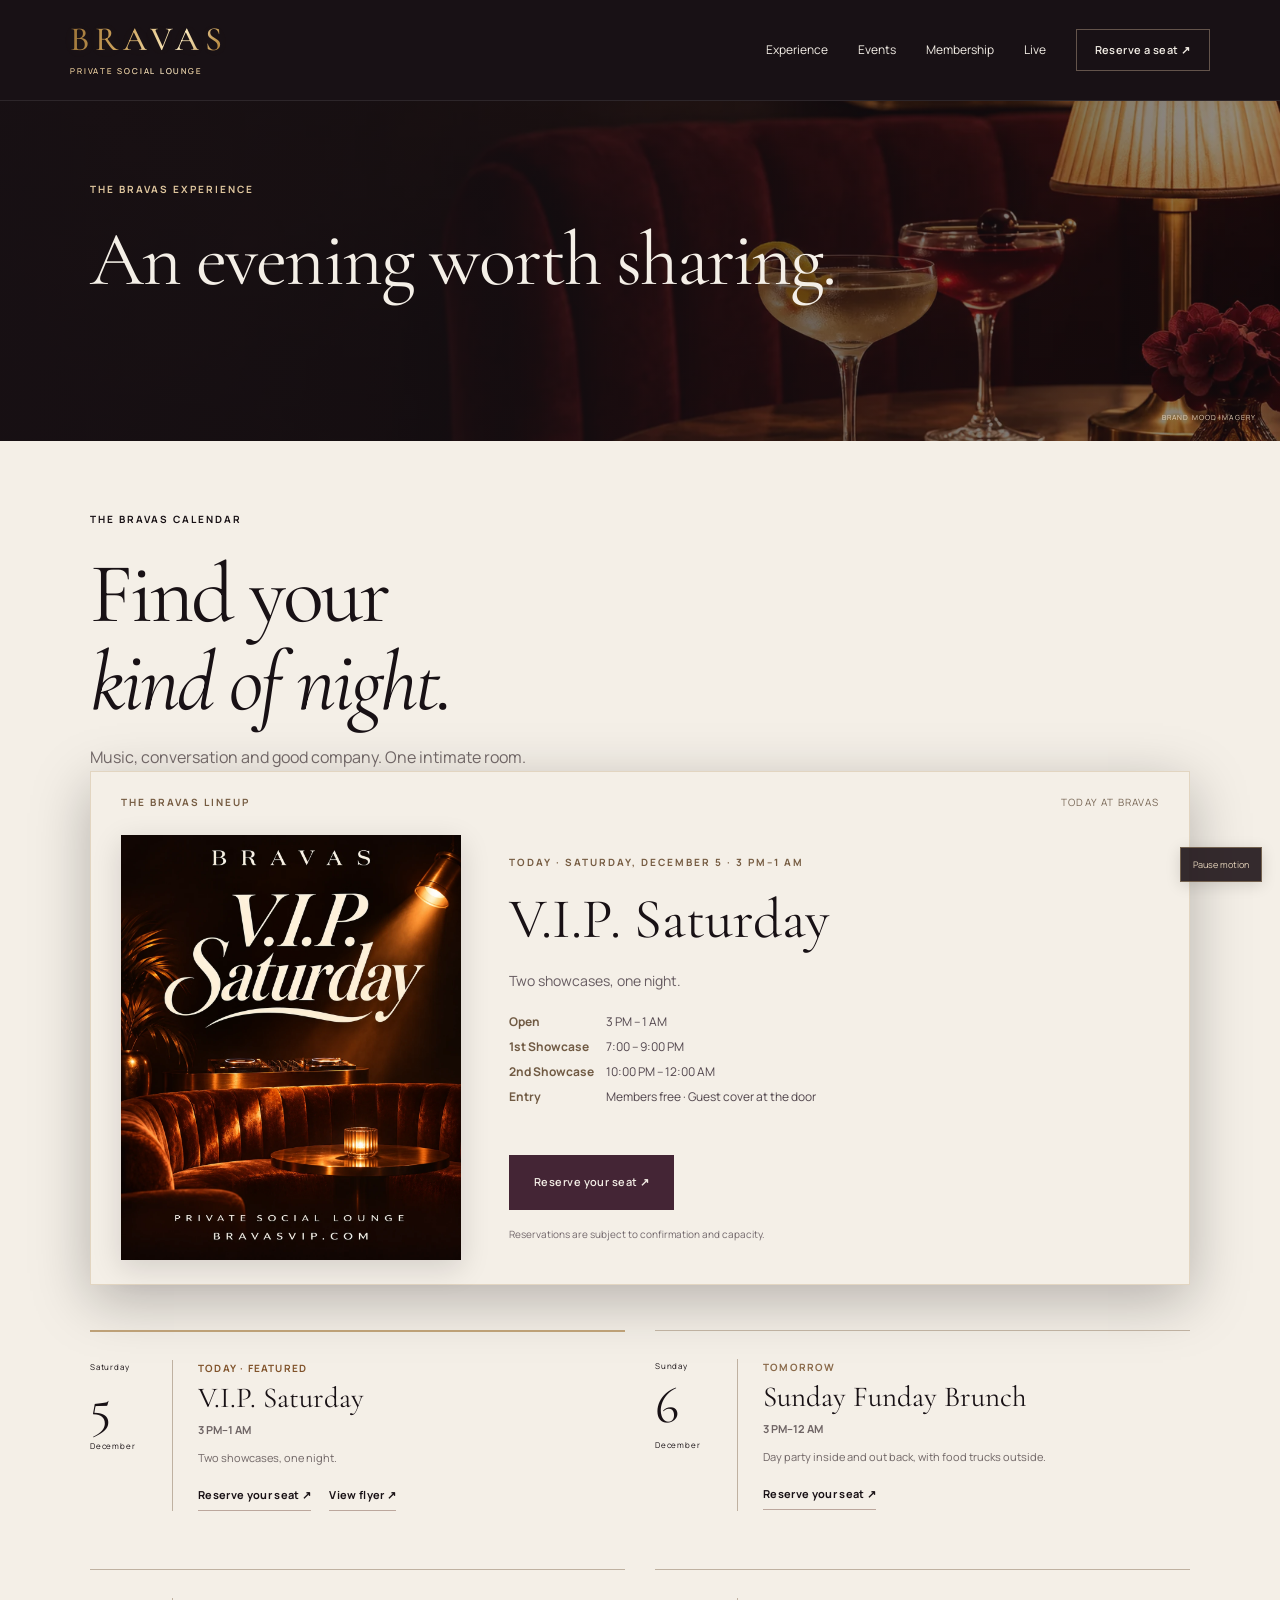
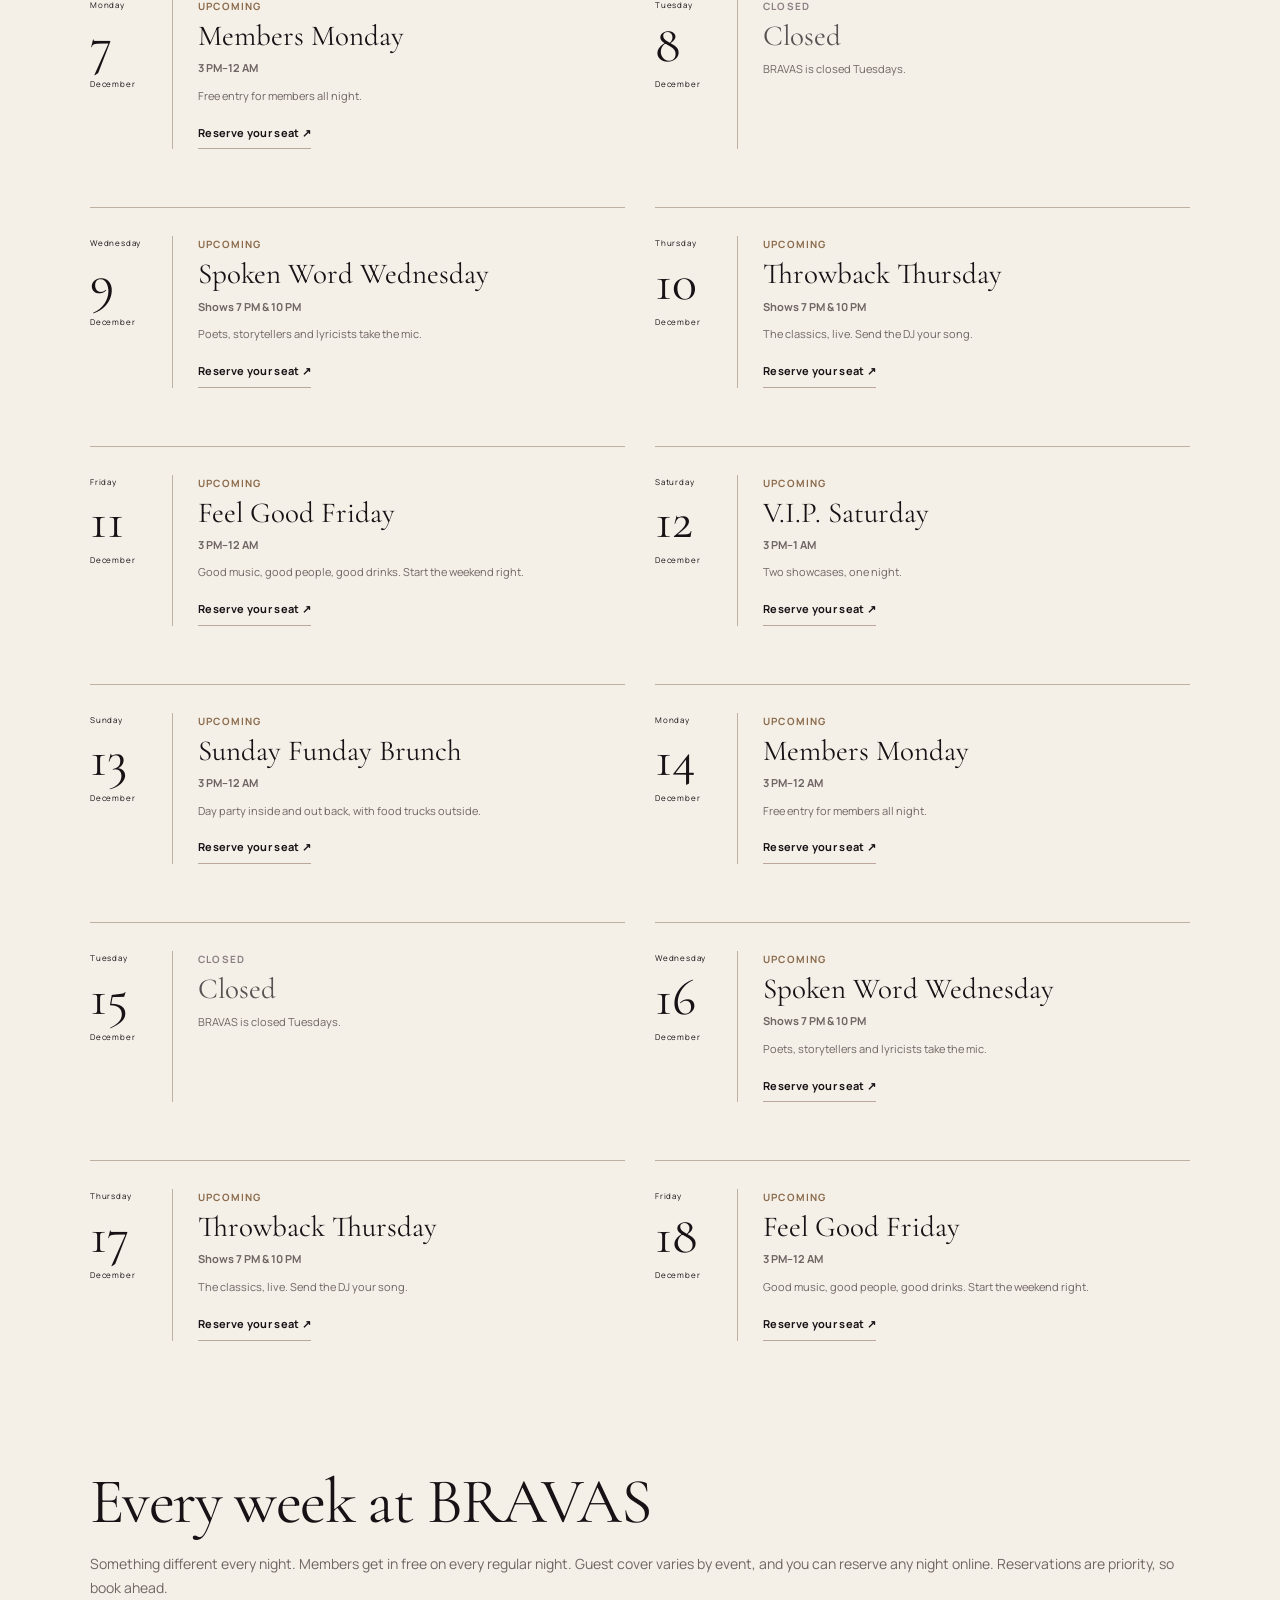
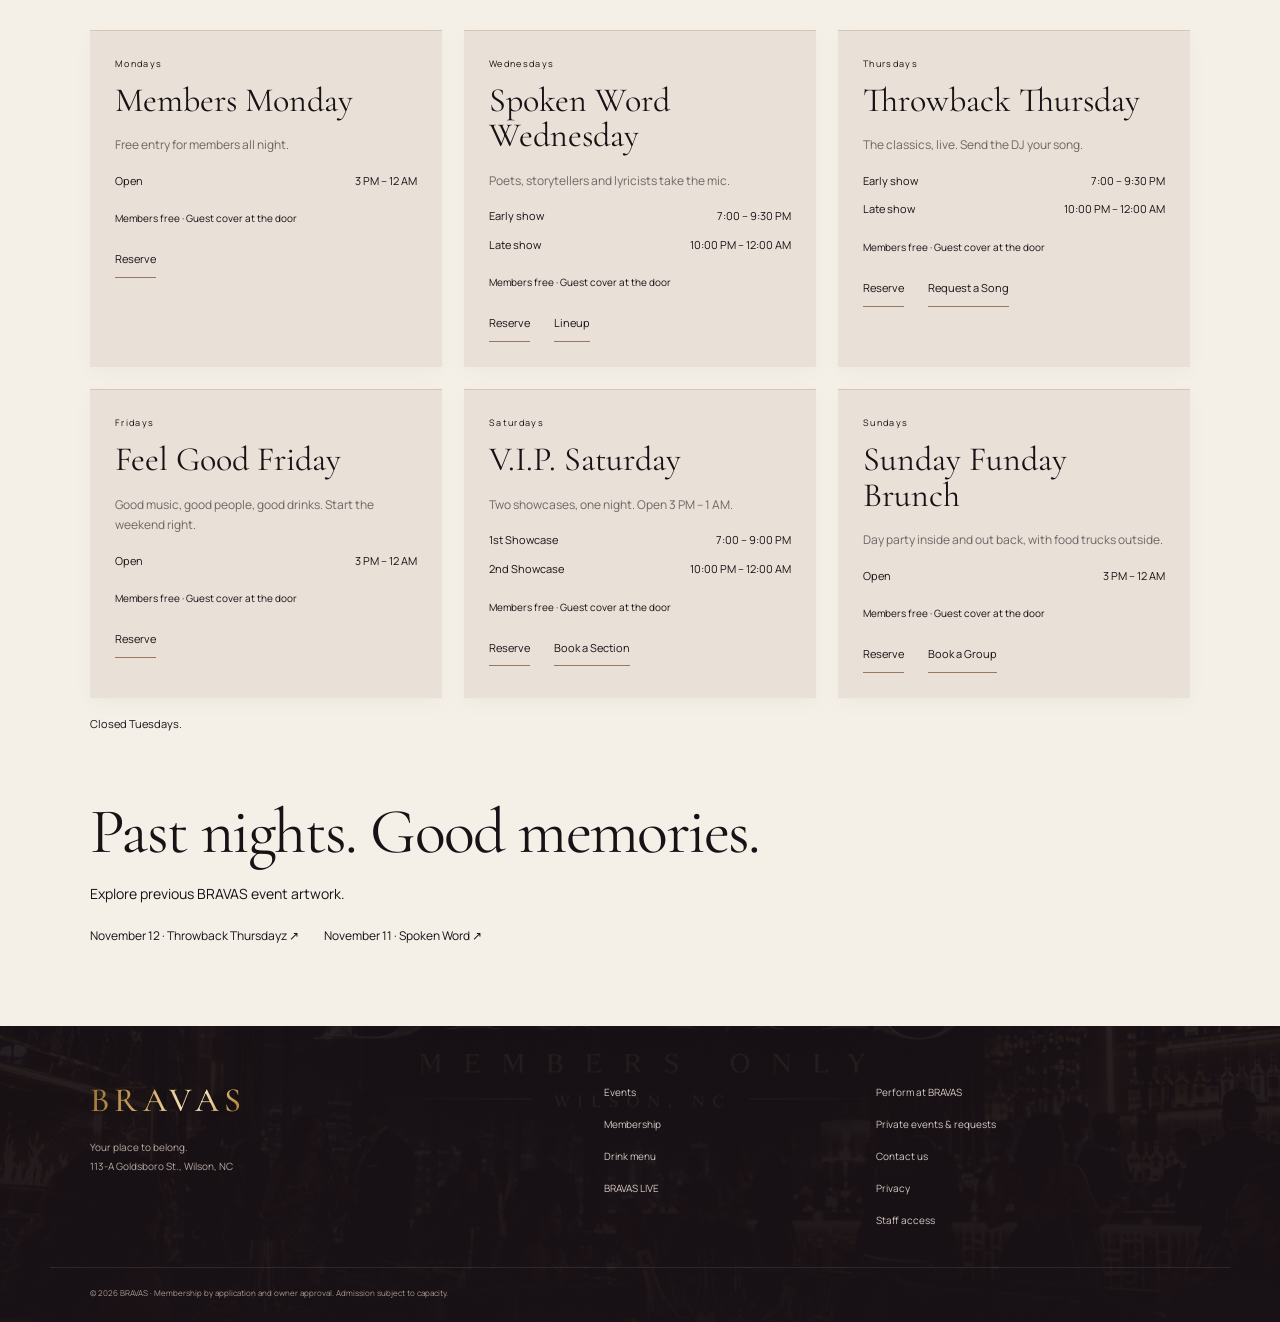
==== commit c1284bd7: "Automatic daily flyers and special-event overrides for the calendar - flyers.json now holds the week" ====
--- a/events/index.html
+++ b/events/index.html
@@ -1,12 +1,12 @@
-<!doctype html><html lang="en"><head><meta charset="utf-8"><meta name="viewport" content="width=device-width,initial-scale=1,viewport-fit=cover"><meta name="theme-color" content="#171014"><title>Events | BRAVAS · Wilson, NC</title><meta name="description" content="Explore BRAVAS music, spoken word and social nights in downtown Wilson. Reserve ahead for our intimate 40-seat lounge."><link rel="canonical" href="https://bravasvip.com/events/"><meta property="og:title" content="Events | BRAVAS · Wilson, NC"><meta property="og:description" content="Explore BRAVAS music, spoken word and social nights in downtown Wilson. Reserve ahead for our intimate 40-seat lounge."><meta property="og:type" content="website"><meta property="og:url" content="https://bravasvip.com/events/"><meta name="twitter:card" content="summary_large_image"><link rel="preconnect" href="https://fonts.googleapis.com"><link rel="preconnect" href="https://fonts.gstatic.com" crossorigin><link href="https://fonts.googleapis.com/css2?family=Cormorant+Garamond:ital,wght@0,400;0,500;0,600;1,400;1,500&family=Manrope:wght@400;500;600;700&display=swap" rel="stylesheet"><link rel="stylesheet" href="/assets/editorial.css"><link rel="stylesheet" href="/assets/visual.css"><link rel="stylesheet" href="/assets/flyer-player.css"></head><body><a class="skip-link" href="#main-content">Skip to content</a><header class="mast"><a class="wordmark" href="/">BRAVAS<span>PRIVATE SOCIAL LOUNGE</span></a><button class="menu-button" aria-controls="navigation" aria-expanded="false">Menu</button><nav id="navigation"><a href="/#experience">Experience</a><a href="/events/">Events</a><a href="/membership/">Membership</a><a href="/live/">Live</a><a class="button small" href="https://tally.so/r/RWdAv4">Reserve a seat ↗</a></nav></header><div class="page-mood mood-events"><div class="wrap"><p class="eyebrow">THE BRAVAS EXPERIENCE</p><h2>An evening worth sharing.</h2></div><span class="mood-credit">BRAND MOOD IMAGERY</span></div><main id="main-content" class="wrap detail-page"><p class="eyebrow">THE BRAVAS CALENDAR</p><h1>Find your<br><em>kind of night.</em></h1><p class="deck">Music, conversation and good company. One intimate room.</p><section id="event-player" data-flyer-player aria-label="Upcoming event flyers"><div class="flyer-fallback"><article id="sunday-funday" class="event-feature" data-event-end="2026-11-15T22:00:00-05:00"><a class="flyer" href="/assets/flyers/sunday-funday-2026-11-15.png" target="_blank" rel="noopener"><img src="/assets/flyers/sunday-funday-2026-11-15.png" alt="Sunday Funday Brunch at BRAVAS, Sunday November 15, 2026, 3 PM–10 PM. DJ Juice and Overly Loaded food truck: loaded fries, wings and loaded eggs. 113-A Goldsboro St, Wilson NC 27893." width="1024" height="1280" loading="lazy" decoding="async"></a><div class="feature-copy"><p class="eyebrow">SUNDAY, NOVEMBER 15 · 3 PM–10 PM</p><h3>Sunday Funday<br><em>Brunch.</em></h3><p>Make Sunday a little more loaded. Overly Loaded food truck is on site with loaded fries, wings and loaded eggs. Music by DJ Juice.</p><a class="button" href="https://tally.so/r/RWdAv4?date=2026-11-15">Reserve for Sunday ↗</a><p class="micro">113-A Goldsboro St. · Wilson, NC<br>Event hours: 3 PM–10 PM.</p></div></article></div></section><div class="event-list" data-event-calendar><article class="event-card" data-event-end="2026-11-14T00:00:00-05:00"><div class="date"><span>FRIDAY</span><strong>13</strong><span>NOVEMBER</span></div><div><h3>Feel Good Fridayz</h3><p>DJ Ike · 7 PM–midnight<br>Overly Loaded Food Truck</p><a class="textlink" href="https://tally.so/r/RWdAv4?date=2026-11-13">Reserve your seat ↗</a></div></article><article class="event-card" data-event-end="2026-11-19T00:00:00-05:00"><div class="date"><span>WEDNESDAY</span><strong>18</strong><span>NOVEMBER</span></div><div><h3>Spoken Word + Comedy</h3><p>Spoken word, 7–9 PM · Comedy, 10 PM–midnight.</p><a class="textlink" href="https://tally.so/r/RWdAv4?date=2026-11-18">Reserve your seat ↗</a></div></article></div><section id="nights"><div class="gold-rule"></div><h2>Every week at BRAVAS</h2><p class="section-copy">Something different every night. Members get in free on every regular night. Guest cover varies by event, and you can reserve any night online. Reservations are priority, so book ahead.</p>
+<!doctype html><html lang="en"><head><meta charset="utf-8"><meta name="viewport" content="width=device-width,initial-scale=1,viewport-fit=cover"><meta name="theme-color" content="#171014"><title>Events | BRAVAS · Wilson, NC</title><meta name="description" content="Explore BRAVAS music, spoken word and social nights in downtown Wilson. Reserve ahead for our intimate 40-seat lounge."><link rel="canonical" href="https://bravasvip.com/events/"><meta property="og:title" content="Events | BRAVAS · Wilson, NC"><meta property="og:description" content="Explore BRAVAS music, spoken word and social nights in downtown Wilson. Reserve ahead for our intimate 40-seat lounge."><meta property="og:type" content="website"><meta property="og:url" content="https://bravasvip.com/events/"><meta name="twitter:card" content="summary_large_image"><link rel="preconnect" href="https://fonts.googleapis.com"><link rel="preconnect" href="https://fonts.gstatic.com" crossorigin><link href="https://fonts.googleapis.com/css2?family=Cormorant+Garamond:ital,wght@0,400;0,500;0,600;1,400;1,500&family=Manrope:wght@400;500;600;700&display=swap" rel="stylesheet"><link rel="stylesheet" href="/assets/editorial.css"><link rel="stylesheet" href="/assets/visual.css"><link rel="stylesheet" href="/assets/flyer-player.css"></head><body><a class="skip-link" href="#main-content">Skip to content</a><header class="mast"><a class="wordmark" href="/">BRAVAS<span>PRIVATE SOCIAL LOUNGE</span></a><button class="menu-button" aria-controls="navigation" aria-expanded="false">Menu</button><nav id="navigation"><a href="/#experience">Experience</a><a href="/events/">Events</a><a href="/membership/">Membership</a><a href="/live/">Live</a><a class="button small" href="https://tally.so/r/RWdAv4">Reserve a seat ↗</a></nav></header><div class="page-mood mood-events"><div class="wrap"><p class="eyebrow">THE BRAVAS EXPERIENCE</p><h2>An evening worth sharing.</h2></div><span class="mood-credit">BRAND MOOD IMAGERY</span></div><main id="main-content" class="wrap detail-page"><p class="eyebrow">THE BRAVAS CALENDAR</p><h1>Find your<br><em>kind of night.</em></h1><p class="deck">Music, conversation and good company. One intimate room.</p><section id="event-player" data-flyer-player aria-label="Today's featured event"><div class="flyer-fallback"><p class="flyer-empty">Today's featured flyer appears here. <a class="textlink" href="/events/#nights">See our weekly nights ↗</a></p></div></section><div class="event-list" data-event-calendar data-calendar-days="14"><p>Loading the BRAVAS calendar. <a class="textlink" href="/events/#nights">See our weekly nights ↗</a></p></div><section id="nights"><div class="gold-rule"></div><h2>Every week at BRAVAS</h2><p class="section-copy">Something different every night. Members get in free on every regular night. Guest cover varies by event, and you can reserve any night online. Reservations are priority, so book ahead.</p>
 <div class="week">
 <article class="night"><div class="day">Mondays</div><h3>Members Monday</h3><p class="night-copy">Free entry for members all night.</p><ul class="schedule"><li><span>Open</span><span>3 PM – 12 AM</span></li></ul><div class="price-chip">Members free · Guest cover at the door</div><a class="btn btn-secondary btn-sm" href="https://tally.so/r/RWdAv4">Reserve</a></article>
 <article class="night"><div class="day">Wednesdays</div><h3>Spoken Word Wednesday</h3><p class="night-copy">Poets, storytellers and lyricists take the mic.</p><ul class="schedule"><li><span>Early show</span><span>7:00 – 9:30 PM</span></li><li><span>Late show</span><span>10:00 PM – 12:00 AM</span></li></ul><div class="price-chip">Members free · Guest cover at the door</div><div class="cta-row"><a class="btn btn-secondary btn-sm" href="https://tally.so/r/RWdAv4">Reserve</a><a class="btn btn-secondary btn-sm" href="/events/">Lineup</a></div></article>
 <article class="night"><div class="day">Thursdays</div><h3>Throwback Thursday</h3><p class="night-copy">The classics, live. Send the DJ your song.</p><ul class="schedule"><li><span>Early show</span><span>7:00 – 9:30 PM</span></li><li><span>Late show</span><span>10:00 PM – 12:00 AM</span></li></ul><div class="price-chip">Members free · Guest cover at the door</div><div class="cta-row"><a class="btn btn-secondary btn-sm" href="https://tally.so/r/RWdAv4">Reserve</a><a class="btn btn-secondary btn-sm" href="https://tally.so/r/bZjxe6?type=Song%20request">Request a Song</a></div></article>
 <article class="night"><div class="day">Fridays</div><h3>Feel Good Friday</h3><p class="night-copy">Good music, good people, good drinks. Start the weekend right.</p><ul class="schedule"><li><span>Open</span><span>3 PM – 12 AM</span></li></ul><div class="price-chip">Members free · Guest cover at the door</div><a class="btn btn-secondary btn-sm" href="https://tally.so/r/RWdAv4">Reserve</a></article>
-<article class="night featured"><div class="day">Saturdays</div><h3>V.I.P Saturday</h3><p class="night-copy">Two showcases, one night. Open 3 PM – 1 AM.</p><ul class="schedule"><li><span>1st Showcase</span><span>7:00 – 9:00 PM</span></li><li><span>2nd Showcase</span><span>10:00 PM – 12:00 AM</span></li></ul><div class="price-chip">Members free · Guest cover at the door</div><div class="cta-row"><a class="btn btn-primary btn-sm" href="https://tally.so/r/RWdAv4">Reserve</a><a class="btn btn-secondary btn-sm" href="https://tally.so/r/bZjxe6?type=Private%20event%20booking">Book a Section</a></div></article>
+<article class="night featured"><div class="day">Saturdays</div><h3>V.I.P. Saturday</h3><p class="night-copy">Two showcases, one night. Open 3 PM – 1 AM.</p><ul class="schedule"><li><span>1st Showcase</span><span>7:00 – 9:00 PM</span></li><li><span>2nd Showcase</span><span>10:00 PM – 12:00 AM</span></li></ul><div class="price-chip">Members free · Guest cover at the door</div><div class="cta-row"><a class="btn btn-primary btn-sm" href="https://tally.so/r/RWdAv4">Reserve</a><a class="btn btn-secondary btn-sm" href="https://tally.so/r/bZjxe6?type=Private%20event%20booking">Book a Section</a></div></article>
 <article class="night"><div class="day">Sundays</div><h3>Sunday Funday Brunch</h3><p class="night-copy">Day party inside and out back, with food trucks outside.</p><ul class="schedule"><li><span>Open</span><span>3 PM – 12 AM</span></li></ul><div class="price-chip">Members free · Guest cover at the door</div><div class="cta-row"><a class="btn btn-secondary btn-sm" href="https://tally.so/r/RWdAv4">Reserve</a><a class="btn btn-secondary btn-sm" href="https://tally.so/r/bZjxe6?type=Private%20event%20booking">Book a Group</a></div></article>
 </div>
 <p class="closed-note">Closed Tuesdays.</p>
 
-</section><section class="detail-block"><h2>Past nights. Good memories.</h2><p>Explore previous BRAVAS event artwork.</p><div class="archive"><a href="/assets/flyers/throwback-2026-11-12.jpg">November 12 · Throwback Thursdayz ↗</a><a href="/assets/flyers/spoken-word-2026-11-11.jpg">November 11 · Spoken Word ↗</a></div></section></main><div class="mobile-actions"><a href="https://tally.so/r/LZQBy1">Apply</a><a href="https://tally.so/r/RWdAv4">Reserve a seat →</a></div><footer class="end"><div class="wrap footer-grid"><div><a class="wordmark" href="/">BRAVAS</a><p>Your place to belong.<br>113-A Goldsboro St., Wilson, NC</p></div><div><a href="/events/">Events</a><a href="/membership/">Membership</a><a href="/menu/">Drink menu</a><a href="/live/">BRAVAS LIVE</a></div><div><a href="https://tally.so/r/WJE5Re">Perform at BRAVAS</a><a href="https://tally.so/r/bZjxe6">Private events & requests</a><a href="mailto:info@bravasvip.com">Contact us</a><a href="/privacy/">Privacy</a><a href="/staff/" rel="nofollow">Staff access</a></div></div><div class="wrap legal">© 2026 BRAVAS · Membership by application and owner approval. Admission subject to capacity.</div></footer><script src="/assets/motion.js" defer></script><script src="/assets/events-feed.js" defer></script></body></html>+</section><section class="detail-block"><h2>Past nights. Good memories.</h2><p>Explore previous BRAVAS event artwork.</p><div class="archive"><a href="/assets/flyers/throwback-2026-11-12.jpg">November 12 · Throwback Thursdayz ↗</a><a href="/assets/flyers/spoken-word-2026-11-11.jpg">November 11 · Spoken Word ↗</a></div></section></main><div class="mobile-actions"><a href="https://tally.so/r/LZQBy1">Apply</a><a href="https://tally.so/r/RWdAv4">Reserve a seat →</a></div><footer class="end"><div class="wrap footer-grid"><div><a class="wordmark" href="/">BRAVAS</a><p>Your place to belong.<br>113-A Goldsboro St., Wilson, NC</p></div><div><a href="/events/">Events</a><a href="/membership/">Membership</a><a href="/menu/">Drink menu</a><a href="/live/">BRAVAS LIVE</a></div><div><a href="https://tally.so/r/WJE5Re">Perform at BRAVAS</a><a href="https://tally.so/r/bZjxe6">Private events & requests</a><a href="mailto:info@bravasvip.com">Contact us</a><a href="/privacy/">Privacy</a><a href="/staff/" rel="nofollow">Staff access</a></div></div><div class="wrap legal">© 2026 BRAVAS · Membership by application and owner approval. Admission subject to capacity.</div></footer><script src="/assets/motion.js" defer></script><script src="/assets/bravas-schedule.js" defer></script><script src="/assets/events-feed.js" defer></script></body></html>
--- a/assets/flyer-player.css
+++ b/assets/flyer-player.css
@@ -1,9 +1,13 @@
 /* Scoped event player; all existing site styles remain intact. */
 .flyer-player-shell{background:#f4efe7;color:#21181e;box-shadow:0 15px 55px #08050844;margin-bottom:30px;border:1px solid #bda07755}
 .flyer-player-top{display:flex;justify-content:space-between;align-items:center;gap:16px;padding:22px 30px 0}.flyer-player-top .eyebrow{margin:0;color:#765c42;font-size:10px}.player-status{font-size:10px;letter-spacing:.12em;color:#796857;white-space:nowrap}
-.flyer-stage{min-width:0}.flyer-stage .event-feature{margin:0;box-shadow:none;background:transparent;gap:48px;grid-template-columns:minmax(230px,340px) minmax(0,1fr);padding:24px 30px}.flyer-slide{animation:flyer-fade .45s ease both}.flyer-stage .flyer{width:100%;align-self:center}.flyer-stage .flyer img{display:block;width:100%;height:auto;aspect-ratio:4/5;object-fit:contain;background:#171014;box-shadow:0 8px 28px #18111524}.flyer-stage .feature-copy h3{font-size:clamp(34px,4.4vw,58px);line-height:1.02;margin:16px 0 20px;overflow-wrap:anywhere}.flyer-stage .feature-copy{min-width:0;padding:8px 8px 8px 0}.flyer-stage .feature-copy>p:not(.eyebrow):not(.micro){font-size:14px;line-height:1.8;color:#665b60}.flyer-stage .feature-copy .eyebrow{color:#765c42;line-height:1.8;font-size:10px}.flyer-stage .micro{margin:16px 0 0;font-size:10px;line-height:1.6;color:#73686c}.flyer-facts{display:grid;grid-template-columns:60px 1fr;gap:7px 12px;margin:20px 0 24px;font-size:12px;line-height:1.5}.flyer-facts dt{font-weight:700;color:#705a43}.flyer-facts dd{margin:0;color:#51454c}
+.flyer-stage{min-width:0}.flyer-stage .event-feature{margin:0;box-shadow:none;background:transparent;gap:48px;grid-template-columns:minmax(230px,340px) minmax(0,1fr);padding:24px 30px}.flyer-slide{animation:flyer-fade .45s ease both}.flyer-stage .flyer{width:100%;align-self:center}.flyer-stage .flyer img{display:block;width:100%;height:auto;aspect-ratio:4/5;object-fit:contain;background:#171014;box-shadow:0 8px 28px #18111524}.flyer-stage .feature-copy h3{font-size:clamp(34px,4.4vw,58px);line-height:1.02;margin:16px 0 20px;overflow-wrap:anywhere}.flyer-stage .feature-copy{min-width:0;padding:8px 8px 8px 0}.flyer-stage .feature-copy>p:not(.eyebrow):not(.micro){font-size:14px;line-height:1.8;color:#665b60}.flyer-stage .feature-copy .eyebrow{color:#765c42;line-height:1.8;font-size:10px}.flyer-stage .micro{margin:16px 0 0;font-size:10px;line-height:1.6;color:#73686c}.flyer-facts{display:grid;grid-template-columns:minmax(60px,max-content) 1fr;gap:7px 12px;margin:20px 0 24px;font-size:12px;line-height:1.5}.flyer-facts dt{font-weight:700;color:#705a43}.flyer-facts dd{margin:0;color:#51454c}
 .flyer-controls{display:flex;align-items:center;gap:10px;flex-wrap:wrap;padding:18px 30px;border-top:1px solid #bda07755}.flyer-controls button{font:inherit;color:#3f2736;border:1px solid #ad978b;background:transparent;cursor:pointer;min-height:44px}.flyer-controls .player-arrow{width:44px;font-size:21px}.flyer-controls .player-toggle{padding:0 18px;min-width:106px;font-size:11px;font-weight:700;letter-spacing:.05em}.flyer-controls button:hover{background:#e8ded1}.flyer-controls button:focus-visible,.flyer-stage a:focus-visible{outline:3px solid #80532b;outline-offset:4px}.flyer-dots{display:flex;gap:7px;margin-left:auto;flex-wrap:wrap}.flyer-controls .flyer-dot{width:44px;min-width:44px;border:0;position:relative}.flyer-dot::after{content:'';display:block;width:8px;height:8px;border-radius:50%;background:#b8a797;margin:auto}.flyer-dot[aria-pressed=true]::after{background:#482b3d;width:22px;border-radius:6px}.flyer-empty{padding:45px 30px;margin:0}.player-sr{position:absolute;width:1px;height:1px;overflow:hidden;clip-path:inset(50%);white-space:nowrap}.calendar-flyer-link{margin-left:18px}.calendar-event .calendar-time{font-weight:700;font-size:11px;margin:8px 0}.flyer-fallback{margin-bottom:25px}
 @keyframes flyer-fade{from{opacity:.2;transform:translateY(5px)}to{opacity:1;transform:none}}
 @media(max-width:900px){.flyer-stage .event-feature{gap:28px;grid-template-columns:minmax(200px,280px) minmax(0,1fr)}}
 @media(max-width:760px){.flyer-player-top{padding:18px 20px 0;gap:8px}.flyer-player-top .eyebrow,.player-status{font-size:9px;letter-spacing:.08em}.flyer-stage .event-feature{grid-template-columns:1fr;padding:20px;gap:20px}.flyer-stage .flyer{max-width:330px;margin:0 auto}.flyer-stage .feature-copy{padding:0 3px 6px}.flyer-stage .feature-copy h3{font-size:42px;line-height:1.06;margin:12px 0 16px}.flyer-controls{padding:14px 20px;gap:8px}.flyer-dots{gap:0}.flyer-controls .flyer-dot{width:38px;min-width:38px}.flyer-stage .feature-copy .eyebrow{font-size:10px}.calendar-flyer-link{display:block;width:max-content;margin-left:0;margin-top:12px}}
 @media(prefers-reduced-motion:reduce){.flyer-slide{animation:none}}
+/* Daily schedule: status labels, today highlight, closed days, text-only feature. */
+.calendar-event .calendar-status{margin:0 0 6px;font-size:10px;font-weight:700;letter-spacing:.12em;text-transform:uppercase;color:#8a6a4a}.calendar-event .calendar-status.is-live{color:#80532b}.calendar-event .calendar-status.is-pending{color:#796857}.calendar-event .calendar-status.is-closed{color:#8b7f84}
+.calendar-event.is-today{border-top:2px solid #bda077}.events-section .calendar-event .calendar-status{color:#dac39f}.events-section .calendar-event .calendar-status.is-closed{color:#b9a9ad}.calendar-event.is-closed h3{opacity:.7}
+.flyer-stage .event-feature.flyer-text-only{grid-template-columns:1fr}
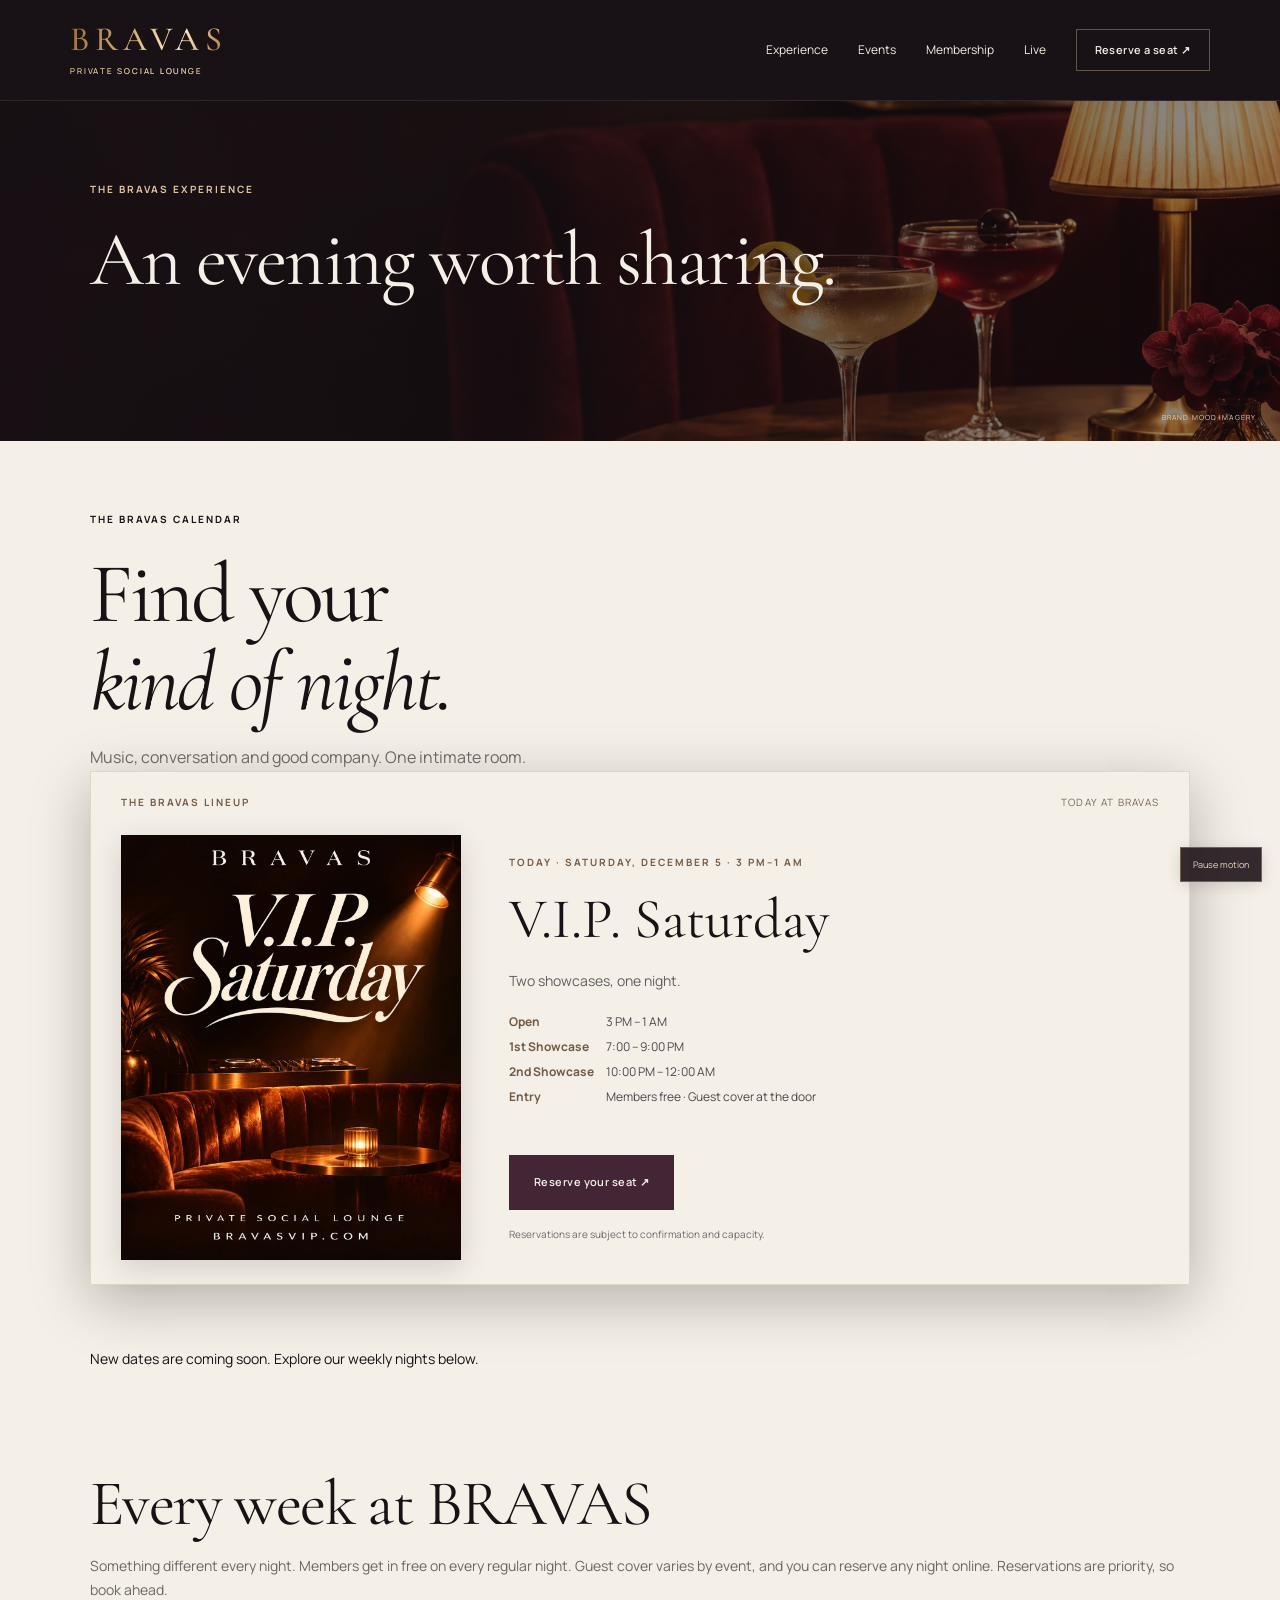
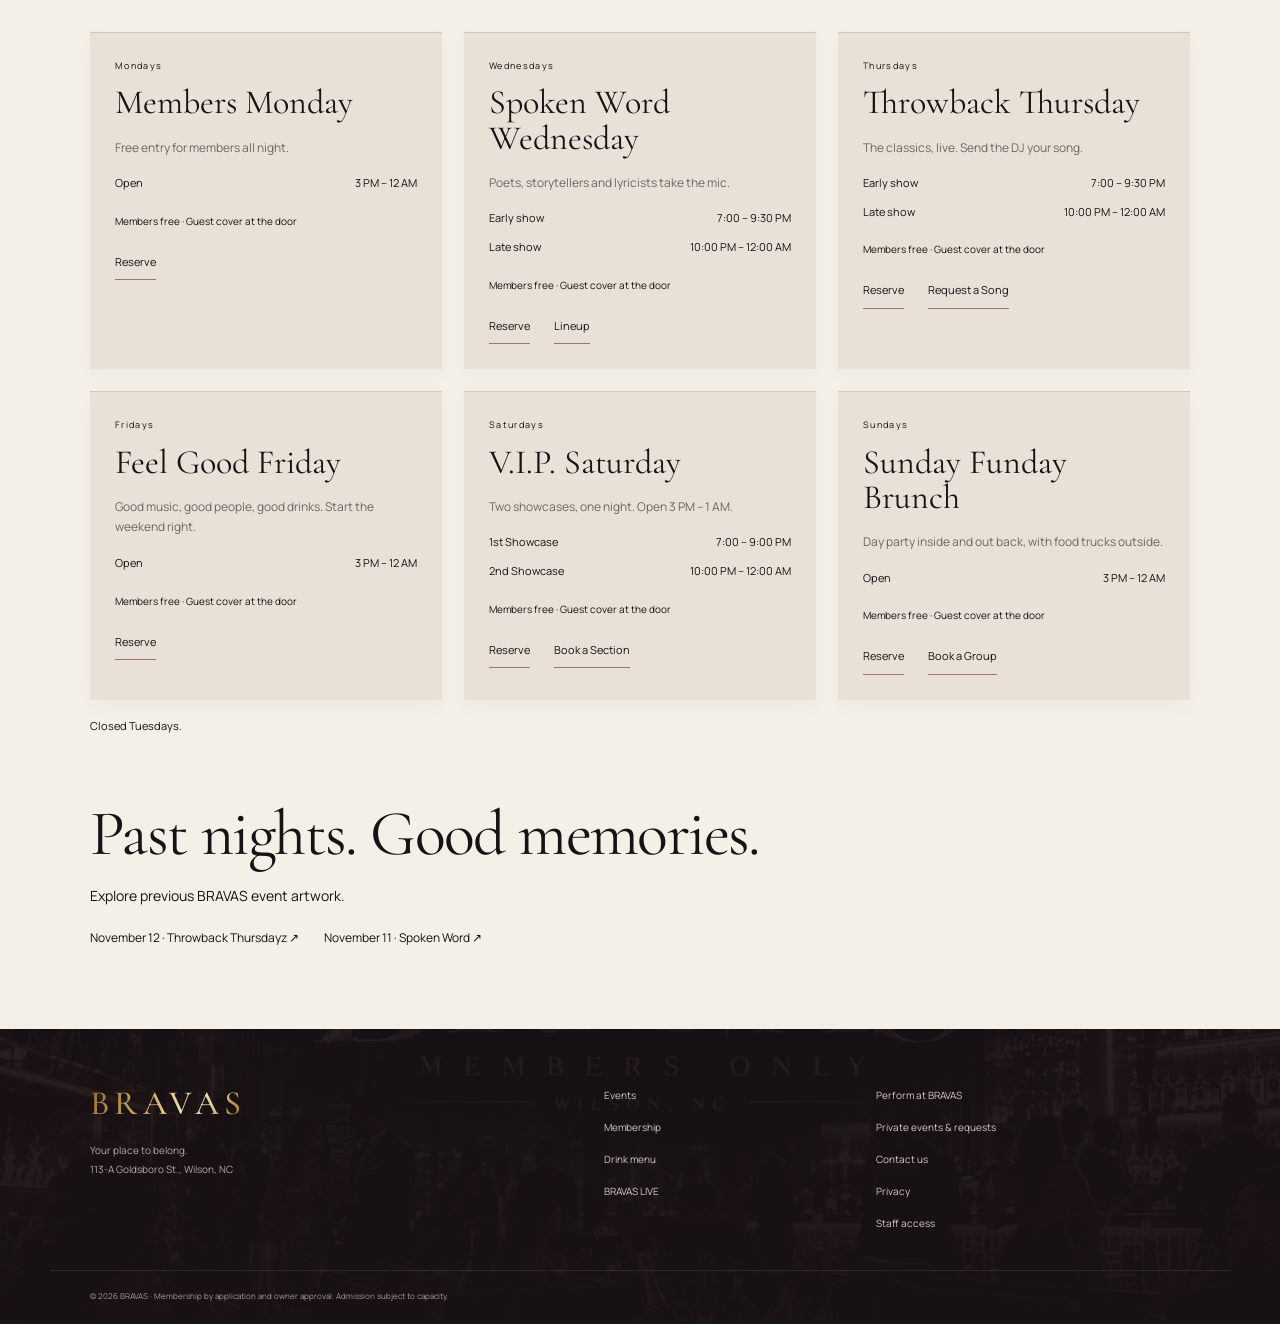
==== commit 0a803b90: "Restore the original event list under the flyer player Keep the automatic daily flyer in the player," ====
--- a/events/index.html
+++ b/events/index.html
@@ -1,4 +1,4 @@
-<!doctype html><html lang="en"><head><meta charset="utf-8"><meta name="viewport" content="width=device-width,initial-scale=1,viewport-fit=cover"><meta name="theme-color" content="#171014"><title>Events | BRAVAS · Wilson, NC</title><meta name="description" content="Explore BRAVAS music, spoken word and social nights in downtown Wilson. Reserve ahead for our intimate 40-seat lounge."><link rel="canonical" href="https://bravasvip.com/events/"><meta property="og:title" content="Events | BRAVAS · Wilson, NC"><meta property="og:description" content="Explore BRAVAS music, spoken word and social nights in downtown Wilson. Reserve ahead for our intimate 40-seat lounge."><meta property="og:type" content="website"><meta property="og:url" content="https://bravasvip.com/events/"><meta name="twitter:card" content="summary_large_image"><link rel="preconnect" href="https://fonts.googleapis.com"><link rel="preconnect" href="https://fonts.gstatic.com" crossorigin><link href="https://fonts.googleapis.com/css2?family=Cormorant+Garamond:ital,wght@0,400;0,500;0,600;1,400;1,500&family=Manrope:wght@400;500;600;700&display=swap" rel="stylesheet"><link rel="stylesheet" href="/assets/editorial.css"><link rel="stylesheet" href="/assets/visual.css"><link rel="stylesheet" href="/assets/flyer-player.css"></head><body><a class="skip-link" href="#main-content">Skip to content</a><header class="mast"><a class="wordmark" href="/">BRAVAS<span>PRIVATE SOCIAL LOUNGE</span></a><button class="menu-button" aria-controls="navigation" aria-expanded="false">Menu</button><nav id="navigation"><a href="/#experience">Experience</a><a href="/events/">Events</a><a href="/membership/">Membership</a><a href="/live/">Live</a><a class="button small" href="https://tally.so/r/RWdAv4">Reserve a seat ↗</a></nav></header><div class="page-mood mood-events"><div class="wrap"><p class="eyebrow">THE BRAVAS EXPERIENCE</p><h2>An evening worth sharing.</h2></div><span class="mood-credit">BRAND MOOD IMAGERY</span></div><main id="main-content" class="wrap detail-page"><p class="eyebrow">THE BRAVAS CALENDAR</p><h1>Find your<br><em>kind of night.</em></h1><p class="deck">Music, conversation and good company. One intimate room.</p><section id="event-player" data-flyer-player aria-label="Today's featured event"><div class="flyer-fallback"><p class="flyer-empty">Today's featured flyer appears here. <a class="textlink" href="/events/#nights">See our weekly nights ↗</a></p></div></section><div class="event-list" data-event-calendar data-calendar-days="14"><p>Loading the BRAVAS calendar. <a class="textlink" href="/events/#nights">See our weekly nights ↗</a></p></div><section id="nights"><div class="gold-rule"></div><h2>Every week at BRAVAS</h2><p class="section-copy">Something different every night. Members get in free on every regular night. Guest cover varies by event, and you can reserve any night online. Reservations are priority, so book ahead.</p>
+<!doctype html><html lang="en"><head><meta charset="utf-8"><meta name="viewport" content="width=device-width,initial-scale=1,viewport-fit=cover"><meta name="theme-color" content="#171014"><title>Events | BRAVAS · Wilson, NC</title><meta name="description" content="Explore BRAVAS music, spoken word and social nights in downtown Wilson. Reserve ahead for our intimate 40-seat lounge."><link rel="canonical" href="https://bravasvip.com/events/"><meta property="og:title" content="Events | BRAVAS · Wilson, NC"><meta property="og:description" content="Explore BRAVAS music, spoken word and social nights in downtown Wilson. Reserve ahead for our intimate 40-seat lounge."><meta property="og:type" content="website"><meta property="og:url" content="https://bravasvip.com/events/"><meta name="twitter:card" content="summary_large_image"><link rel="preconnect" href="https://fonts.googleapis.com"><link rel="preconnect" href="https://fonts.gstatic.com" crossorigin><link href="https://fonts.googleapis.com/css2?family=Cormorant+Garamond:ital,wght@0,400;0,500;0,600;1,400;1,500&family=Manrope:wght@400;500;600;700&display=swap" rel="stylesheet"><link rel="stylesheet" href="/assets/editorial.css"><link rel="stylesheet" href="/assets/visual.css"><link rel="stylesheet" href="/assets/flyer-player.css"></head><body><a class="skip-link" href="#main-content">Skip to content</a><header class="mast"><a class="wordmark" href="/">BRAVAS<span>PRIVATE SOCIAL LOUNGE</span></a><button class="menu-button" aria-controls="navigation" aria-expanded="false">Menu</button><nav id="navigation"><a href="/#experience">Experience</a><a href="/events/">Events</a><a href="/membership/">Membership</a><a href="/live/">Live</a><a class="button small" href="https://tally.so/r/RWdAv4">Reserve a seat ↗</a></nav></header><div class="page-mood mood-events"><div class="wrap"><p class="eyebrow">THE BRAVAS EXPERIENCE</p><h2>An evening worth sharing.</h2></div><span class="mood-credit">BRAND MOOD IMAGERY</span></div><main id="main-content" class="wrap detail-page"><p class="eyebrow">THE BRAVAS CALENDAR</p><h1>Find your<br><em>kind of night.</em></h1><p class="deck">Music, conversation and good company. One intimate room.</p><section id="event-player" data-flyer-player aria-label="Today's featured event"><div class="flyer-fallback"><p class="flyer-empty">Today's featured flyer appears here. <a class="textlink" href="/events/#nights">See our weekly nights ↗</a></p></div></section><div class="event-list" data-event-calendar><article class="event-card" data-event-end="2026-11-14T00:00:00-05:00"><div class="date"><span>FRIDAY</span><strong>13</strong><span>NOVEMBER</span></div><div><h3>Feel Good Fridayz</h3><p>DJ Ike · 7 PM–midnight<br>Overly Loaded Food Truck</p><a class="textlink" href="https://tally.so/r/RWdAv4?date=2026-11-13">Reserve your seat ↗</a></div></article><article class="event-card" data-event-end="2026-11-19T00:00:00-05:00"><div class="date"><span>WEDNESDAY</span><strong>18</strong><span>NOVEMBER</span></div><div><h3>Spoken Word Open Mic + 1st Reggae Night</h3><p>8 PM–12 AM · Doors open at 7 PM<br>Featuring Chris Coleman &amp; Princess</p><a class="textlink" href="https://tally.so/r/RWdAv4?date=2026-11-18">Reserve your seat ↗</a><a class="textlink calendar-flyer-link" href="/assets/flyers/spoken-word-2026-11-18.webp" target="_blank" rel="noopener">View flyer ↗</a></div></article><article class="event-card" data-event-end="2026-11-20T00:00:00-05:00"><div class="date"><span>THURSDAY</span><strong>19</strong><span>NOVEMBER</span></div><div><h3>Throwback Thursday's with DJ Teebatts</h3><p>8 PM–12 AM<br>Overly Loaded Food Truck on site</p><a class="textlink" href="https://tally.so/r/RWdAv4?date=2026-11-19">Reserve your seat ↗</a><a class="textlink calendar-flyer-link" href="/assets/flyers/throwback-2026-11-19.jpg" target="_blank" rel="noopener">View flyer ↗</a></div></article></div><section id="nights"><div class="gold-rule"></div><h2>Every week at BRAVAS</h2><p class="section-copy">Something different every night. Members get in free on every regular night. Guest cover varies by event, and you can reserve any night online. Reservations are priority, so book ahead.</p>
 <div class="week">
 <article class="night"><div class="day">Mondays</div><h3>Members Monday</h3><p class="night-copy">Free entry for members all night.</p><ul class="schedule"><li><span>Open</span><span>3 PM – 12 AM</span></li></ul><div class="price-chip">Members free · Guest cover at the door</div><a class="btn btn-secondary btn-sm" href="https://tally.so/r/RWdAv4">Reserve</a></article>
 <article class="night"><div class="day">Wednesdays</div><h3>Spoken Word Wednesday</h3><p class="night-copy">Poets, storytellers and lyricists take the mic.</p><ul class="schedule"><li><span>Early show</span><span>7:00 – 9:30 PM</span></li><li><span>Late show</span><span>10:00 PM – 12:00 AM</span></li></ul><div class="price-chip">Members free · Guest cover at the door</div><div class="cta-row"><a class="btn btn-secondary btn-sm" href="https://tally.so/r/RWdAv4">Reserve</a><a class="btn btn-secondary btn-sm" href="/events/">Lineup</a></div></article>
--- a/assets/flyer-player.css
+++ b/assets/flyer-player.css
@@ -7,7 +7,5 @@
 @media(max-width:900px){.flyer-stage .event-feature{gap:28px;grid-template-columns:minmax(200px,280px) minmax(0,1fr)}}
 @media(max-width:760px){.flyer-player-top{padding:18px 20px 0;gap:8px}.flyer-player-top .eyebrow,.player-status{font-size:9px;letter-spacing:.08em}.flyer-stage .event-feature{grid-template-columns:1fr;padding:20px;gap:20px}.flyer-stage .flyer{max-width:330px;margin:0 auto}.flyer-stage .feature-copy{padding:0 3px 6px}.flyer-stage .feature-copy h3{font-size:42px;line-height:1.06;margin:12px 0 16px}.flyer-controls{padding:14px 20px;gap:8px}.flyer-dots{gap:0}.flyer-controls .flyer-dot{width:38px;min-width:38px}.flyer-stage .feature-copy .eyebrow{font-size:10px}.calendar-flyer-link{display:block;width:max-content;margin-left:0;margin-top:12px}}
 @media(prefers-reduced-motion:reduce){.flyer-slide{animation:none}}
-/* Daily schedule: status labels, today highlight, closed days, text-only feature. */
-.calendar-event .calendar-status{margin:0 0 6px;font-size:10px;font-weight:700;letter-spacing:.12em;text-transform:uppercase;color:#8a6a4a}.calendar-event .calendar-status.is-live{color:#80532b}.calendar-event .calendar-status.is-pending{color:#796857}.calendar-event .calendar-status.is-closed{color:#8b7f84}
-.calendar-event.is-today{border-top:2px solid #bda077}.events-section .calendar-event .calendar-status{color:#dac39f}.events-section .calendar-event .calendar-status.is-closed{color:#b9a9ad}.calendar-event.is-closed h3{opacity:.7}
+/* Text-only featured event when a flyer image is unavailable. */
 .flyer-stage .event-feature.flyer-text-only{grid-template-columns:1fr}
